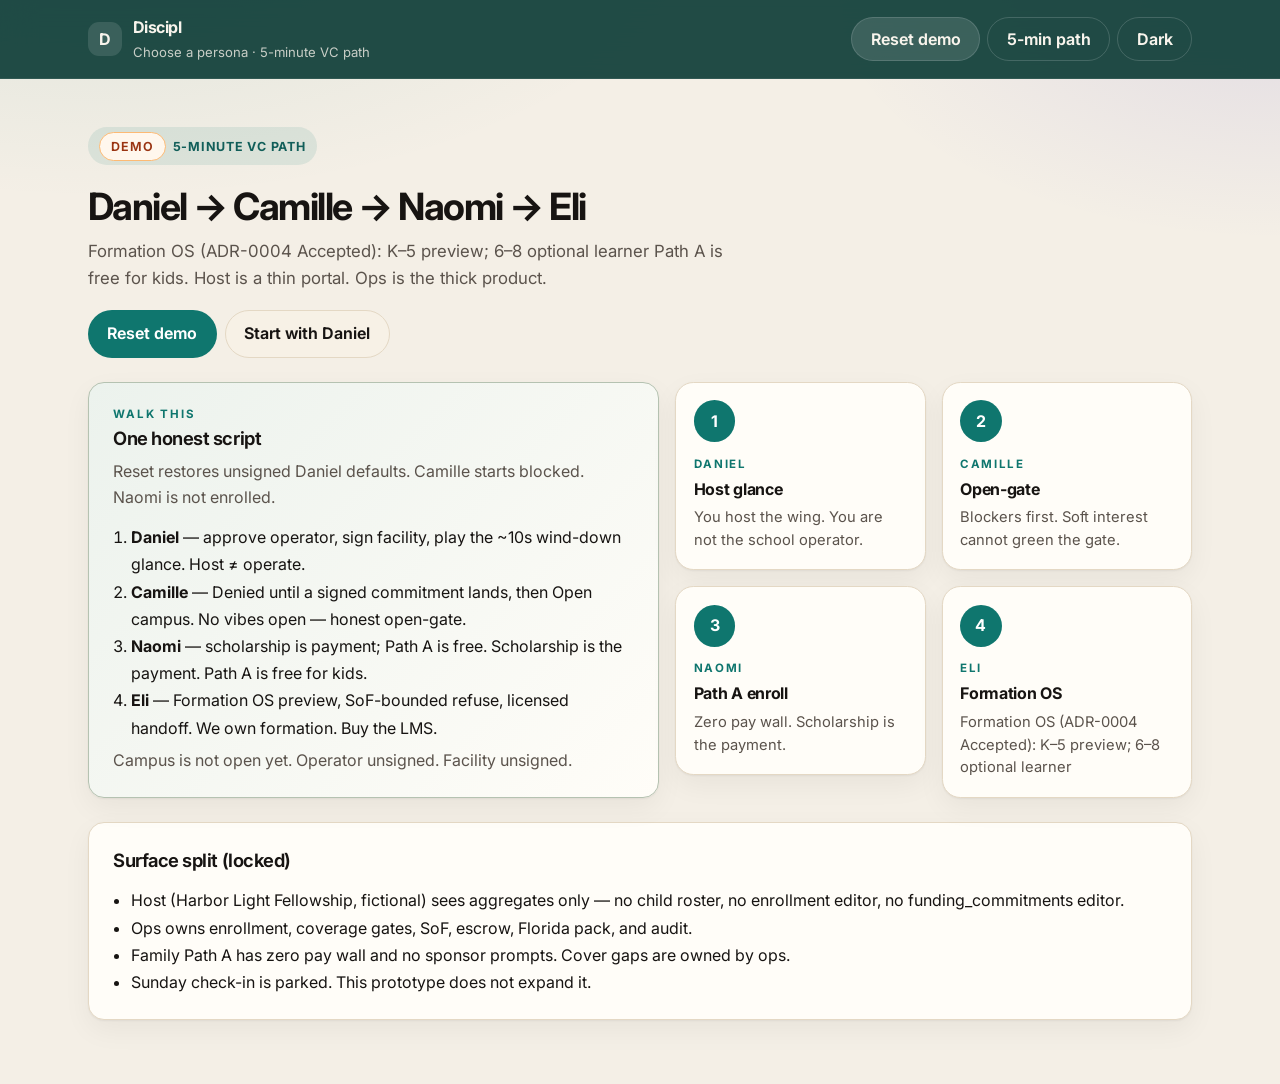
==== index.html @ e785ad49 "Throwaway friend-share static VC demo (GitHub Pages) Not the ADR Next/Auth stack. Host → Ops → Famil" ====
<!DOCTYPE html>
<html lang="en">
  <head>
    <meta charset="utf-8" />
    <meta name="viewport" content="width=device-width, initial-scale=1" />
    <title>Discipl · friend-share walkthrough</title>
    <meta
      name="description"
      content="Standalone Discipl VC walkthrough. Host-thin, ops-thick, Path A free, Formation OS. Fixture only."
    />
    <meta name="robots" content="noindex" />
    <link rel="icon" href="data:image/svg+xml,%3Csvg xmlns='http://www.w3.org/2000/svg' viewBox='0 0 32 32'%3E%3Crect width='32' height='32' rx='8' fill='%230f766e'/%3E%3Cpath d='M8 22V10h4.2c3.4 0 5.5 1.8 5.5 4.6 0 2.8-2.1 4.6-5.5 4.6H12v2.8H8zm4-6.4h.6c1.4 0 2.2-.8 2.2-2s-.8-2-2.2-2H12v4z' fill='%23fff7ed'/%3E%3C/svg%3E" />
    <link rel="preconnect" href="https://fonts.googleapis.com" />
    <link rel="preconnect" href="https://fonts.gstatic.com" crossorigin />
    <link
      href="https://fonts.googleapis.com/css2?family=Inter:wght@400;500;600;700&display=swap"
      rel="stylesheet"
    />
    <link rel="stylesheet" href="./styles.css" />
  </head>
  <body>
    <a class="skip-link" href="#main">Skip to content</a>
    <div id="app"></div>
    <div id="toast" class="toast" hidden role="status"></div>
    <script src="./app.js" defer></script>
  </body>
</html>
---- styles.css ----
/* Discipl friend-share fixture. Premium static chrome — not the ADR stack. */

:root {
  --bg: #f4efe6;
  --bg-elev: #fffdf8;
  --ink: #171412;
  --muted: #5b534c;
  --line: #e4d8c4;
  --soft: #f7f1e6;
  --teal: #0f766e;
  --teal-deep: #115e59;
  --teal-soft: rgba(15, 118, 110, 0.1);
  --indigo: #4338ca;
  --indigo-soft: rgba(67, 56, 202, 0.1);
  --amber: #c2410c;
  --amber-bg: #fff7ed;
  --danger: #b42318;
  --success: #067647;
  --success-bg: #ecfdf5;
  --warn-bg: #fffbeb;
  --danger-bg: #fef2f2;
  --shadow: 0 1px 2px rgba(23, 20, 18, 0.05), 0 10px 28px rgba(23, 20, 18, 0.05);
  --shadow-lg: 0 18px 50px rgba(23, 20, 18, 0.12);
  --radius: 1rem;
  --max: 72rem;
  --font: "Inter", ui-sans-serif, system-ui, -apple-system, "Segoe UI", sans-serif;
  --accent: var(--teal);
  --accent-ink: #fff;
  --header: #0f3d38;
}

[data-theme="dark"] {
  --bg: #101614;
  --bg-elev: #1a211e;
  --ink: #f4efe6;
  --muted: #c4bbb0;
  --line: #2d3834;
  --soft: #161d1b;
  --teal: #2dd4bf;
  --teal-deep: #5eead4;
  --teal-soft: rgba(45, 212, 191, 0.12);
  --indigo: #a5b4fc;
  --indigo-soft: rgba(165, 180, 252, 0.12);
  --amber: #fdba74;
  --amber-bg: #2a2116;
  --danger: #fca5a5;
  --success: #6ee7b7;
  --success-bg: #123126;
  --warn-bg: #2a2314;
  --danger-bg: #2a1616;
  --header: #0b1f1c;
  --shadow: 0 1px 2px rgba(0, 0, 0, 0.25), 0 16px 40px rgba(0, 0, 0, 0.28);
}

[data-surface="host"] {
  --accent: #3f6f64;
  --header: #2a4540;
}

[data-surface="ops"] {
  --accent: #4338ca;
  --header: #1e1b4b;
}

[data-theme="dark"][data-surface="ops"] {
  --accent: #a5b4fc;
  --header: #17142a;
}

[data-surface="family"] {
  --accent: #0f766e;
  --header: #134e4a;
}

[data-surface="formation"] {
  --accent: #c2410c;
  --header: #7c2d12;
  --bg: #fff7ed;
}

[data-theme="dark"][data-surface="formation"] {
  --bg: #1a1610;
  --header: #3f1d0c;
  --accent: #fdba74;
}

*,
*::before,
*::after {
  box-sizing: border-box;
}

html {
  font-size: 16px;
}

body {
  margin: 0;
  min-height: 100vh;
  color: var(--ink);
  background:
    radial-gradient(1100px 520px at 8% -8%, var(--teal-soft), transparent 55%),
    radial-gradient(900px 480px at 100% 0%, var(--indigo-soft), transparent 50%),
    var(--bg);
  font-family: var(--font);
  line-height: 1.55;
}

html[data-surface="formation"] body {
  background:
    radial-gradient(900px 480px at 0% 0%, rgba(194, 65, 12, 0.08), transparent 50%),
    var(--bg);
}

:focus-visible {
  outline: 2px solid var(--accent);
  outline-offset: 2px;
}

a {
  color: inherit;
}

button,
.btn {
  font: inherit;
}

.skip-link {
  position: absolute;
  left: 0.75rem;
  top: -3rem;
  z-index: 80;
  border-radius: 999px;
  background: var(--accent);
  color: #fff;
  padding: 0.6rem 1rem;
  text-decoration: none;
}

.skip-link:focus {
  top: 0.75rem;
}

.app {
  display: flex;
  min-height: 100vh;
  flex-direction: column;
}

.wrap,
.main {
  width: 100%;
  max-width: var(--max);
  margin: 0 auto;
}

.site-header {
  position: sticky;
  top: 0;
  z-index: 30;
  background: color-mix(in srgb, var(--header) 92%, transparent);
  color: #f8f4ec;
  backdrop-filter: blur(16px);
  border-bottom: 1px solid rgba(255, 255, 255, 0.08);
}

.site-header__inner {
  display: flex;
  flex-direction: column;
  gap: 0.85rem;
  padding: 0.9rem 1rem;
}

@media (min-width: 800px) {
  .site-header__inner {
    flex-direction: row;
    align-items: center;
    justify-content: space-between;
    padding: 0.95rem 1.5rem;
  }
}

.brand {
  display: flex;
  align-items: center;
  gap: 0.7rem;
  text-decoration: none;
}

.brand-mark {
  display: grid;
  place-items: center;
  width: 2.1rem;
  height: 2.1rem;
  border-radius: 0.7rem;
  background: rgba(255, 255, 255, 0.12);
  font-weight: 700;
  letter-spacing: -0.04em;
}

.brand-name {
  font-weight: 700;
  letter-spacing: -0.03em;
}

.brand-sub {
  margin: 0.15rem 0 0;
  font-size: 0.82rem;
  color: rgba(248, 244, 236, 0.78);
}

.header-actions {
  display: flex;
  flex-wrap: wrap;
  gap: 0.45rem;
}

.thin-note {
  margin: 0;
  border-bottom: 1px solid color-mix(in srgb, #f59e0b 55%, var(--line));
  background: var(--warn-bg);
  color: #7c2d12;
  text-align: center;
  font-size: 0.9rem;
  padding: 0.65rem 1rem;
}

[data-theme="dark"] .thin-note {
  color: #fdba74;
}

.role-nav {
  border-bottom: 1px solid var(--line);
  background: color-mix(in srgb, var(--bg-elev) 86%, transparent);
  backdrop-filter: blur(10px);
}

.role-nav__inner {
  display: flex;
  gap: 0.35rem;
  overflow-x: auto;
  padding: 0.65rem 1rem;
}

.main {
  flex: 1;
  padding: 1.75rem 1rem 3.5rem;
}

@media (min-width: 800px) {
  .main {
    padding: 2.25rem 1.5rem 4rem;
  }
}

.panel {
  animation: rise 0.38s ease;
}

@keyframes rise {
  from {
    opacity: 0;
    transform: translateY(10px);
  }
  to {
    opacity: 1;
    transform: none;
  }
}

.page-header {
  margin-bottom: 1.75rem;
}

.eyebrow {
  margin: 0;
  font-size: 0.72rem;
  font-weight: 700;
  letter-spacing: 0.16em;
  text-transform: uppercase;
  color: var(--accent);
}

h1 {
  margin: 0.45rem 0 0;
  font-size: clamp(1.7rem, 3vw, 2.35rem);
  font-weight: 700;
  letter-spacing: -0.04em;
  line-height: 1.15;
}

.lede {
  margin: 0.6rem 0 0;
  max-width: 40rem;
  color: var(--muted);
  font-size: 1.05rem;
  line-height: 1.65;
}

.card {
  background: var(--bg-elev);
  border: 1px solid var(--line);
  border-radius: var(--radius);
  padding: 1.25rem;
  box-shadow: var(--shadow);
}

@media (min-width: 800px) {
  .card {
    padding: 1.45rem 1.5rem;
  }
}

.card + .card,
.stack > * + * {
  margin-top: 1rem;
}

.card--hero {
  background:
    linear-gradient(135deg, color-mix(in srgb, var(--accent) 8%, var(--bg-elev)), var(--bg-elev));
  border-color: color-mix(in srgb, var(--accent) 22%, var(--line));
}

.card--danger {
  border-color: color-mix(in srgb, var(--danger) 35%, var(--line));
  background: var(--danger-bg);
}

.card--success {
  border-color: color-mix(in srgb, var(--success) 35%, var(--line));
  background: var(--success-bg);
}

.card--warn {
  border-color: color-mix(in srgb, #d97706 40%, var(--line));
  background: var(--warn-bg);
}

.card-title {
  margin: 0;
  font-size: 1.15rem;
  font-weight: 650;
  letter-spacing: -0.025em;
}

.hint {
  margin: 0.35rem 0 0;
  color: var(--muted);
  line-height: 1.65;
}

.story-beat {
  display: flex;
  gap: 0.9rem;
  align-items: flex-start;
  margin-bottom: 1.15rem;
  border: 1px solid color-mix(in srgb, var(--accent) 22%, var(--line));
  background: color-mix(in srgb, var(--accent) 7%, var(--bg-elev));
  border-radius: 1.1rem;
  padding: 0.95rem 1.05rem;
}

.story-beat__mark {
  display: grid;
  place-items: center;
  width: 2.4rem;
  height: 2.4rem;
  flex-shrink: 0;
  border-radius: 0.8rem;
  background: var(--accent);
  color: #fff;
  font-size: 0.7rem;
  font-weight: 700;
  letter-spacing: 0.06em;
}

.story-beat p {
  margin: 0;
}

.story-beat__label {
  font-size: 0.7rem;
  font-weight: 700;
  letter-spacing: 0.12em;
  text-transform: uppercase;
  color: var(--accent);
}

.story-beat__line {
  margin-top: 0.2rem;
  font-size: 1.15rem;
  font-weight: 700;
  letter-spacing: -0.03em;
}

.story-beat__extra {
  margin-top: 0.25rem;
  color: var(--muted);
}

.preview-banner {
  position: sticky;
  top: 4.6rem;
  z-index: 20;
  margin: -1.75rem -1rem 1.25rem;
  border-bottom: 1px solid #fdba74;
  background: color-mix(in srgb, var(--amber-bg) 94%, transparent);
  color: #7c2d12;
  font-weight: 650;
  padding: 0.8rem 1rem;
  backdrop-filter: blur(10px);
}

@media (min-width: 800px) {
  .preview-banner {
    margin-left: -1.5rem;
    margin-right: -1.5rem;
    padding-left: 1.5rem;
    padding-right: 1.5rem;
  }
}

[data-theme="dark"] .preview-banner {
  color: #fdba74;
}

.badge {
  display: inline-flex;
  align-items: center;
  justify-content: center;
  min-height: 1.8rem;
  border-radius: 999px;
  padding: 0.2rem 0.7rem;
  border: 1px solid transparent;
  font-size: 0.78rem;
  font-weight: 650;
  white-space: nowrap;
}

.badge--lg {
  min-height: 2.15rem;
  padding: 0.3rem 0.85rem;
  font-size: 0.88rem;
}

.badge--wide {
  width: 100%;
}

.badge--info {
  background: var(--teal-soft);
  color: var(--teal-deep);
}

.badge--success {
  background: var(--success-bg);
  color: var(--success);
}

.badge--warning {
  background: var(--warn-bg);
  color: #9a3412;
}

.badge--danger {
  background: var(--danger-bg);
  color: var(--danger);
}

.badge--neutral {
  background: var(--soft);
  color: var(--muted);
  border-color: var(--line);
}

.badge--demo {
  background: #fff7ed;
  color: #9a3412;
  border-color: #fdba74;
}

.btn {
  display: inline-flex;
  align-items: center;
  justify-content: center;
  min-height: 2.75rem;
  border: 1px solid transparent;
  border-radius: 999px;
  padding: 0.5rem 1.15rem;
  background: var(--accent);
  color: #fff;
  font-weight: 650;
  text-decoration: none;
  cursor: pointer;
  transition: transform 0.15s ease, box-shadow 0.15s ease, background 0.15s ease;
}

.btn:hover {
  transform: translateY(-1px);
  box-shadow: 0 8px 20px color-mix(in srgb, var(--accent) 28%, transparent);
}

.btn:disabled {
  opacity: 0.48;
  cursor: not-allowed;
  transform: none;
  box-shadow: none;
}

.btn--secondary {
  background: var(--soft);
  color: var(--ink);
  border-color: var(--line);
}

.btn--ghost {
  background: transparent;
  color: inherit;
}

.btn--ghost.btn--on-dark,
.site-header .btn--ghost {
  color: #f8f4ec;
  border-color: rgba(255, 255, 255, 0.16);
}

.btn--ghost.btn--on-dark:hover,
.site-header .btn--ghost:hover {
  background: rgba(255, 255, 255, 0.08);
}

.site-header .btn--secondary {
  background: rgba(255, 255, 255, 0.12);
  color: #f8f4ec;
  border-color: rgba(255, 255, 255, 0.14);
}

.btn--sm {
  min-height: 2.25rem;
  padding: 0.3rem 0.85rem;
  font-size: 0.88rem;
}

.btn--lg {
  min-height: 3rem;
}

.btn--full {
  width: 100%;
}

.btn-row {
  display: flex;
  flex-wrap: wrap;
  gap: 0.5rem;
  margin-top: 1.05rem;
}

.grid-2,
.grid-3,
.hub-grid,
.vc-path {
  display: grid;
  gap: 1rem;
}

@media (min-width: 800px) {
  .grid-2,
  .hub-grid {
    grid-template-columns: 1.05fr 0.95fr;
  }

  .grid-3 {
    grid-template-columns: repeat(3, 1fr);
  }

  .vc-path {
    grid-template-columns: repeat(2, 1fr);
  }
}

.metric {
  margin: 0.35rem 0 0;
  font-size: 2.15rem;
  font-weight: 700;
  letter-spacing: -0.045em;
}

.muted {
  color: var(--muted);
}

.success {
  color: var(--success);
  font-weight: 650;
}

.danger {
  color: var(--danger);
}

.row-between {
  display: flex;
  flex-wrap: wrap;
  align-items: center;
  justify-content: space-between;
  gap: 0.55rem;
}

.list,
.plain {
  list-style: none;
  margin: 1rem 0 0;
  padding: 0;
}

.list > li + li,
.space > * + * {
  margin-top: 0.65rem;
}

.tile {
  display: flex;
  align-items: center;
  justify-content: space-between;
  gap: 0.75rem;
  min-height: 3.4rem;
  border: 1px solid var(--line);
  background: var(--soft);
  border-radius: 0.9rem;
  padding: 0.75rem 1rem;
  text-decoration: none;
  transition: border-color 0.15s ease, transform 0.15s ease;
}

.tile:hover {
  border-color: color-mix(in srgb, var(--accent) 40%, var(--line));
  transform: translateY(-1px);
}

.vc-card {
  display: flex;
  flex-direction: column;
  min-height: 11.5rem;
  border: 1px solid var(--line);
  background: var(--bg-elev);
  border-radius: 1.15rem;
  padding: 1.1rem;
  box-shadow: var(--shadow);
  text-decoration: none;
  transition: transform 0.18s ease, box-shadow 0.18s ease, border-color 0.18s ease;
}

.vc-card:hover {
  transform: translateY(-3px);
  box-shadow: var(--shadow-lg);
  border-color: color-mix(in srgb, var(--accent) 35%, var(--line));
}

.vc-num {
  display: grid;
  place-items: center;
  width: 2.6rem;
  height: 2.6rem;
  border-radius: 999px;
  background: var(--accent);
  color: #fff;
  font-weight: 700;
}

.vc-who {
  margin: 0.85rem 0 0;
  font-size: 0.72rem;
  font-weight: 700;
  letter-spacing: 0.14em;
  text-transform: uppercase;
  color: var(--accent);
}

.vc-label {
  margin: 0.2rem 0 0;
  font-weight: 700;
  letter-spacing: -0.02em;
}

.vc-hint {
  margin: 0.3rem 0 0;
  color: var(--muted);
  font-size: 0.92rem;
}

.gate {
  display: flex;
  align-items: flex-start;
  justify-content: space-between;
  gap: 0.75rem;
  border: 1px solid var(--line);
  border-radius: 0.95rem;
  padding: 0.95rem 1rem;
  background: var(--bg-elev);
  transition: border-color 0.35s ease, background 0.35s ease, transform 0.35s ease;
}

.gate--pass {
  border-color: color-mix(in srgb, var(--success) 40%, var(--line));
  background: var(--success-bg);
}

.gate--block {
  border-color: color-mix(in srgb, #d97706 45%, var(--line));
  background: var(--warn-bg);
}

.gate.is-flipping {
  animation: flip-in 0.55s ease;
}

@keyframes flip-in {
  from {
    transform: scale(0.98);
    opacity: 0.55;
  }
  to {
    transform: none;
    opacity: 1;
  }
}

.steps {
  display: grid;
  grid-template-columns: repeat(4, 1fr);
  gap: 0.45rem;
  margin: 0 0 1.35rem;
  padding: 0;
  list-style: none;
}

.bubble {
  border-radius: 0.9rem;
  background: var(--soft);
  padding: 0.8rem 1rem;
  line-height: 1.65;
}

.note-amber,
.note-dash {
  border-radius: 0.95rem;
  padding: 0.8rem 1rem;
  line-height: 1.65;
}

.note-amber {
  border: 1px solid #fdba74;
  background: var(--amber-bg);
  color: #7c2d12;
}

.note-dash {
  border: 1px dashed color-mix(in srgb, var(--accent) 40%, var(--line));
  background: color-mix(in srgb, var(--accent) 6%, var(--bg-elev));
  margin-bottom: 1.2rem;
}

.goal {
  display: flex;
  align-items: flex-start;
  gap: 0.8rem;
  border: 1px solid var(--line);
  background: var(--soft);
  border-radius: 0.95rem;
  padding: 0.9rem 1rem;
}

.goal-n {
  display: grid;
  place-items: center;
  width: 2rem;
  height: 2rem;
  flex-shrink: 0;
  border-radius: 999px;
  background: var(--teal-soft);
  color: var(--teal-deep);
  font-size: 0.85rem;
  font-weight: 700;
}

.field-label {
  display: block;
  margin-top: 1rem;
}

textarea,
input[type="text"] {
  width: 100%;
  min-height: 2.75rem;
  margin-top: 0.4rem;
  border: 1px solid var(--line);
  border-radius: 0.85rem;
  background: var(--bg);
  color: inherit;
  padding: 0.8rem 1rem;
  font: inherit;
}

textarea {
  min-height: 6rem;
  resize: vertical;
}

.check {
  display: flex;
  align-items: flex-start;
  gap: 0.75rem;
  min-height: 3.4rem;
  border: 1px solid var(--line);
  background: var(--soft);
  border-radius: 0.9rem;
  padding: 0.75rem 1rem;
}

.check input {
  width: 1.2rem;
  height: 1.2rem;
  margin-top: 0.2rem;
}

dl.facts {
  margin: 1.15rem 0 0;
}

dl.facts > div {
  display: flex;
  justify-content: space-between;
  gap: 1rem;
  padding: 0.4rem 0;
}

dt {
  color: var(--muted);
}

.modal {
  position: fixed;
  inset: 0;
  z-index: 50;
  display: flex;
  align-items: flex-end;
  justify-content: center;
  background: rgba(17, 16, 14, 0.45);
  padding: 1rem;
  animation: fade 0.2s ease;
}

@media (min-width: 800px) {
  .modal {
    align-items: center;
  }
}

.modal__panel {
  width: 100%;
  max-width: 28rem;
  border: 1px solid var(--line);
  background: var(--bg-elev);
  border-radius: 1.15rem;
  padding: 1.4rem;
  box-shadow: var(--shadow-lg);
}

@keyframes fade {
  from {
    opacity: 0;
  }
  to {
    opacity: 1;
  }
}

.toast {
  position: fixed;
  right: 1rem;
  bottom: 1rem;
  z-index: 60;
  max-width: 22rem;
  border-radius: 1rem;
  background: var(--ink);
  color: #fffdf8;
  padding: 0.9rem 1.05rem;
  box-shadow: var(--shadow-lg);
  animation: rise 0.28s ease;
}

.toast.is-out {
  animation: fade 0.2s ease reverse;
}

.glance {
  overflow: hidden;
  position: relative;
}

.glance__bar {
  height: 6px;
  border-radius: 999px;
  background: var(--soft);
  overflow: hidden;
  margin-top: 0.9rem;
}

.glance__fill {
  height: 100%;
  width: 0;
  background: linear-gradient(90deg, #c2410c, #ea580c);
  transition: width 0.12s linear;
}

.glance.is-live {
  animation: pulse-border 1.2s ease infinite;
}

@keyframes pulse-border {
  50% {
    border-color: #ea580c;
  }
}

.chip-pulse {
  animation: chip 0.7s ease;
}

@keyframes chip {
  0% {
    transform: scale(0.92);
  }
  60% {
    transform: scale(1.06);
  }
  100% {
    transform: none;
  }
}

.script ol {
  margin: 0.85rem 0 0;
  padding-left: 1.15rem;
  line-height: 1.7;
}

details.coverage {
  margin-top: 1.4rem;
  border: 1px solid var(--line);
  background: var(--bg-elev);
  border-radius: 1rem;
}

details.coverage summary {
  display: flex;
  min-height: 3.4rem;
  cursor: pointer;
  align-items: center;
  justify-content: space-between;
  gap: 0.75rem;
  padding: 1rem 1.2rem;
  font-weight: 650;
  list-style: none;
}

details.coverage summary::-webkit-details-marker {
  display: none;
}

.coverage__body {
  border-top: 1px solid var(--line);
  padding: 1.15rem 1.2rem 1.3rem;
}

.sr-only {
  position: absolute;
  width: 1px;
  height: 1px;
  padding: 0;
  margin: -1px;
  overflow: hidden;
  clip: rect(0, 0, 0, 0);
  border: 0;
}

.hub-kicker {
  display: inline-flex;
  align-items: center;
  gap: 0.45rem;
  border-radius: 999px;
  background: var(--teal-soft);
  color: var(--teal-deep);
  font-size: 0.78rem;
  font-weight: 700;
  letter-spacing: 0.06em;
  text-transform: uppercase;
  padding: 0.28rem 0.7rem;
}

.split {
  margin-top: 1.5rem;
}

.split ul {
  margin: 0.8rem 0 0;
  padding-left: 1.15rem;
  line-height: 1.7;
}

@media (prefers-reduced-motion: reduce) {
  *,
  *::before,
  *::after {
    animation-duration: 0.01ms !important;
    transition-duration: 0.01ms !important;
  }
}

@media (prefers-contrast: more) {
  :root {
    --muted: #1c1917;
    --line: #78716c;
  }
}
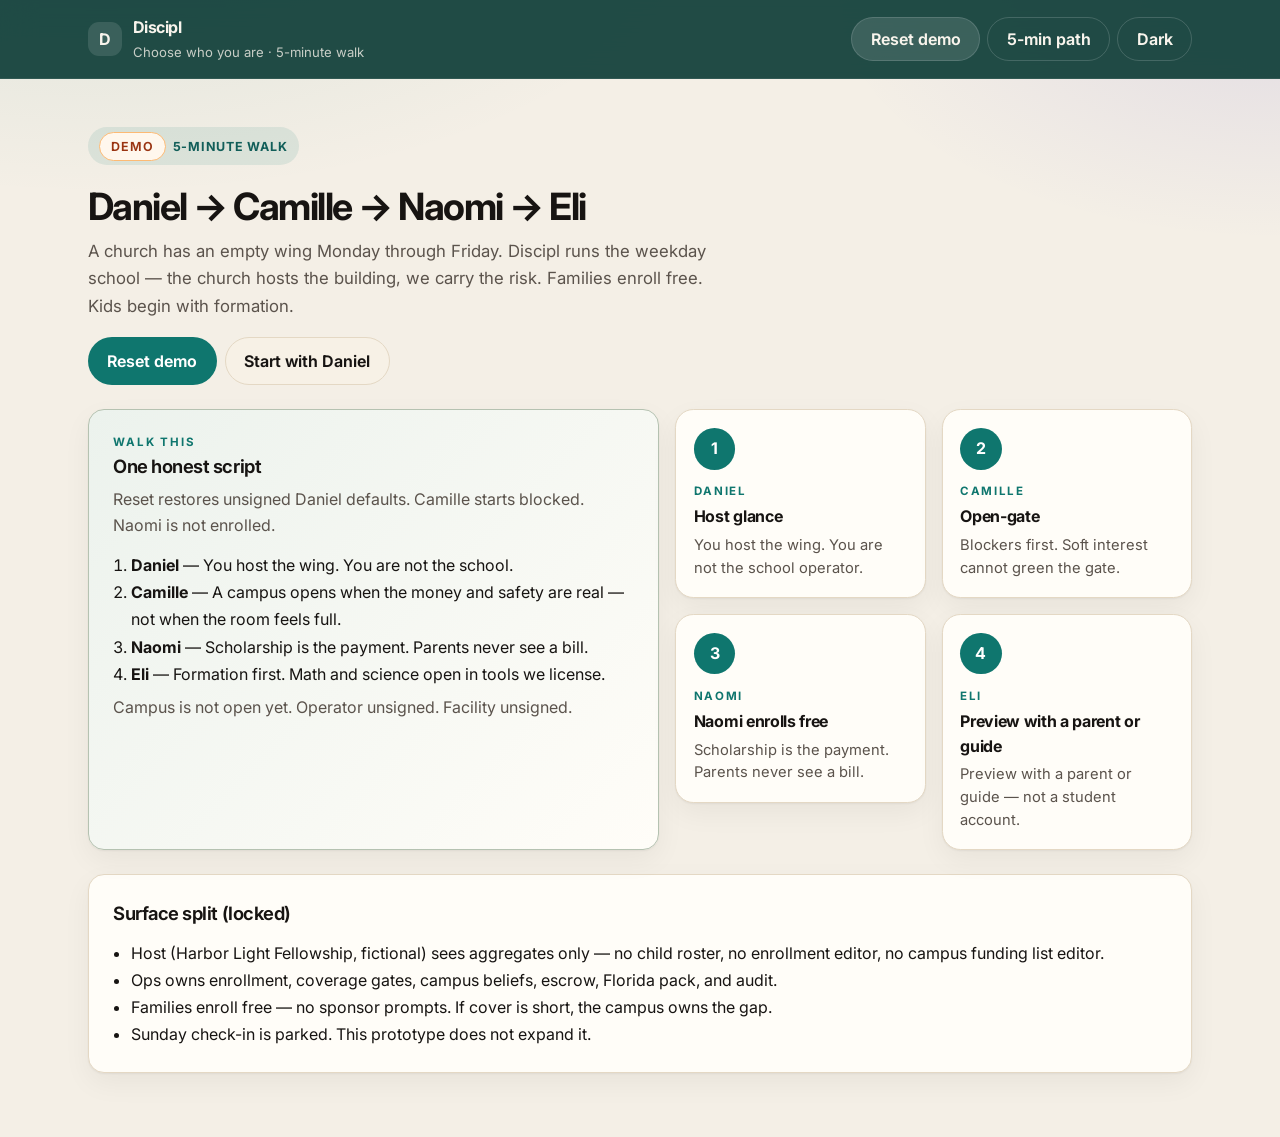
==== commit c5b89bcd: "Friend-voice must-fixes for Pages walkthrough UX string pack: church-wing hub story, kill Path A/ADR" ====
--- a/index.html
+++ b/index.html
@@ -3,10 +3,10 @@
   <head>
     <meta charset="utf-8" />
     <meta name="viewport" content="width=device-width, initial-scale=1" />
-    <title>Discipl · friend-share walkthrough</title>
+    <title>Discipl · weekday school walkthrough</title>
     <meta
       name="description"
-      content="Standalone Discipl VC walkthrough. Host-thin, ops-thick, Path A free, Formation OS. Fixture only."
+      content="A church opens its empty wing. Discipl runs the weekday school. Pastor glances. Families enroll free. Kids start with formation."
     />
     <meta name="robots" content="noindex" />
     <link rel="icon" href="data:image/svg+xml,%3Csvg xmlns='http://www.w3.org/2000/svg' viewBox='0 0 32 32'%3E%3Crect width='32' height='32' rx='8' fill='%230f766e'/%3E%3Cpath d='M8 22V10h4.2c3.4 0 5.5 1.8 5.5 4.6 0 2.8-2.1 4.6-5.5 4.6H12v2.8H8zm4-6.4h.6c1.4 0 2.2-.8 2.2-2s-.8-2-2.2-2H12v4z' fill='%23fff7ed'/%3E%3C/svg%3E" />
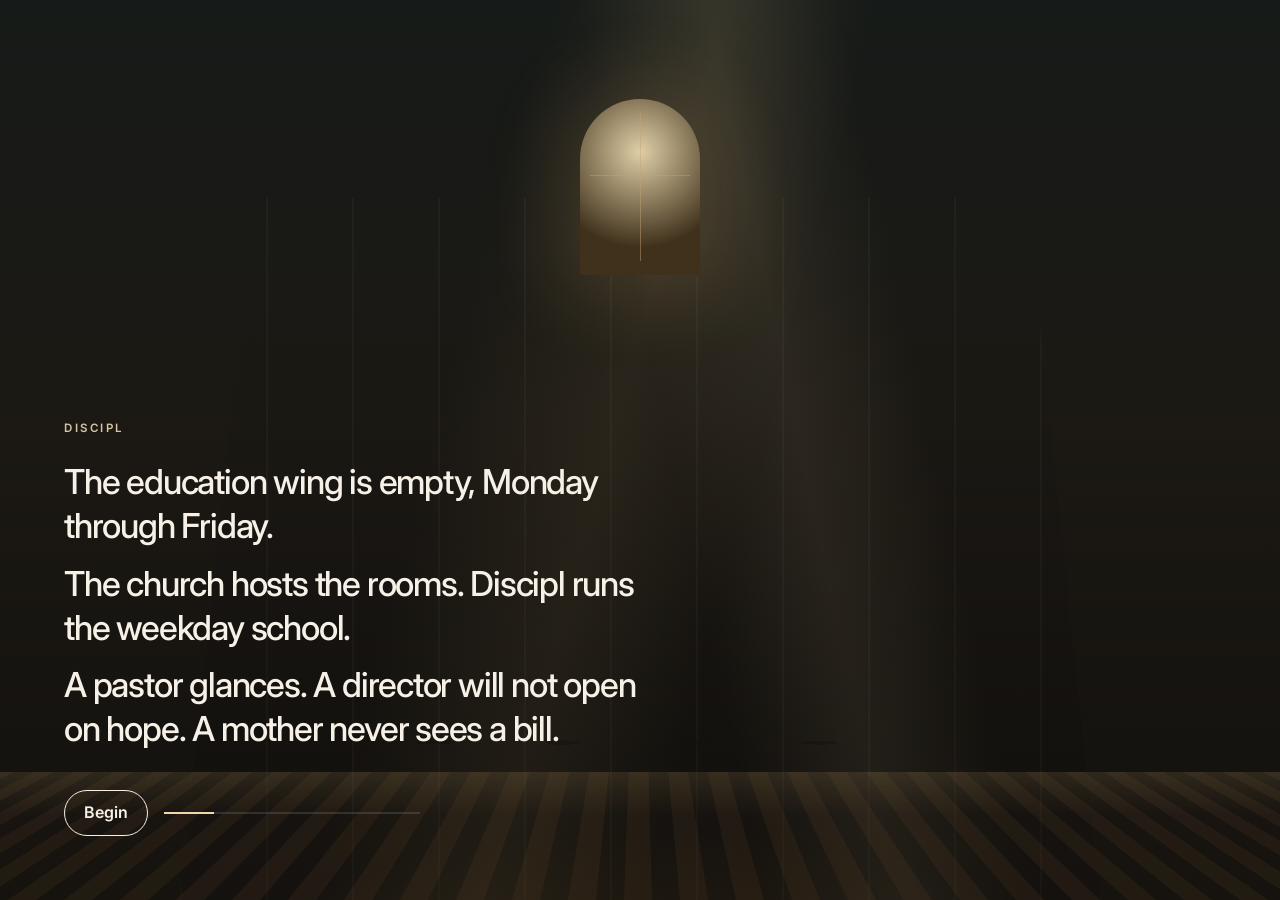
==== commit 19bd5849: "Replace role-switcher hub with linear Empty Wing friend tape Beats 0–5: title still, Daniel glance, " ====
--- a/index.html
+++ b/index.html
@@ -3,13 +3,16 @@
   <head>
     <meta charset="utf-8" />
     <meta name="viewport" content="width=device-width, initial-scale=1" />
-    <title>Discipl · weekday school walkthrough</title>
+    <title>The Empty Wing · Discipl</title>
     <meta
       name="description"
-      content="A church opens its empty wing. Discipl runs the weekday school. Pastor glances. Families enroll free. Kids start with formation."
+      content="A church has an empty wing on weekdays. Discipl runs the school. A pastor glances. A director will not open on hope. A mother never sees a bill."
     />
     <meta name="robots" content="noindex" />
-    <link rel="icon" href="data:image/svg+xml,%3Csvg xmlns='http://www.w3.org/2000/svg' viewBox='0 0 32 32'%3E%3Crect width='32' height='32' rx='8' fill='%230f766e'/%3E%3Cpath d='M8 22V10h4.2c3.4 0 5.5 1.8 5.5 4.6 0 2.8-2.1 4.6-5.5 4.6H12v2.8H8zm4-6.4h.6c1.4 0 2.2-.8 2.2-2s-.8-2-2.2-2H12v4z' fill='%23fff7ed'/%3E%3C/svg%3E" />
+    <link
+      rel="icon"
+      href="data:image/svg+xml,%3Csvg xmlns='http://www.w3.org/2000/svg' viewBox='0 0 32 32'%3E%3Crect width='32' height='32' rx='8' fill='%230f766e'/%3E%3Cpath d='M8 22V10h4.2c3.4 0 5.5 1.8 5.5 4.6 0 2.8-2.1 4.6-5.5 4.6H12v2.8H8zm4-6.4h.6c1.4 0 2.2-.8 2.2-2s-.8-2-2.2-2H12v4z' fill='%23fff7ed'/%3E%3C/svg%3E"
+    />
     <link rel="preconnect" href="https://fonts.googleapis.com" />
     <link rel="preconnect" href="https://fonts.gstatic.com" crossorigin />
     <link
--- a/styles.css
+++ b/styles.css
@@ -1,87 +1,23 @@
-/* Discipl friend-share fixture. Premium static chrome — not the ADR stack. */
+/* The Empty Wing — linear friend tape. Quiet church light. Inter. Teal. */
 
 :root {
-  --bg: #f4efe6;
-  --bg-elev: #fffdf8;
-  --ink: #171412;
-  --muted: #5b534c;
-  --line: #e4d8c4;
-  --soft: #f7f1e6;
+  --paper: #f4efe6;
+  --paper-2: #fffaf1;
+  --ink: #1b1714;
+  --muted: #5e564e;
+  --line: #e4d8c6;
   --teal: #0f766e;
-  --teal-deep: #115e59;
+  --teal-deep: #0b4f4a;
   --teal-soft: rgba(15, 118, 110, 0.1);
-  --indigo: #4338ca;
-  --indigo-soft: rgba(67, 56, 202, 0.1);
-  --amber: #c2410c;
-  --amber-bg: #fff7ed;
-  --danger: #b42318;
-  --success: #067647;
-  --success-bg: #ecfdf5;
-  --warn-bg: #fffbeb;
-  --danger-bg: #fef2f2;
-  --shadow: 0 1px 2px rgba(23, 20, 18, 0.05), 0 10px 28px rgba(23, 20, 18, 0.05);
-  --shadow-lg: 0 18px 50px rgba(23, 20, 18, 0.12);
-  --radius: 1rem;
-  --max: 72rem;
+  --amber: #b45309;
+  --warn: #fff7ed;
+  --danger: #9f1239;
+  --danger-bg: #fff1f2;
+  --ok: #047857;
+  --ok-bg: #ecfdf5;
+  --shadow: 0 18px 50px rgba(27, 23, 20, 0.08);
   --font: "Inter", ui-sans-serif, system-ui, -apple-system, "Segoe UI", sans-serif;
-  --accent: var(--teal);
-  --accent-ink: #fff;
-  --header: #0f3d38;
-}
-
-[data-theme="dark"] {
-  --bg: #101614;
-  --bg-elev: #1a211e;
-  --ink: #f4efe6;
-  --muted: #c4bbb0;
-  --line: #2d3834;
-  --soft: #161d1b;
-  --teal: #2dd4bf;
-  --teal-deep: #5eead4;
-  --teal-soft: rgba(45, 212, 191, 0.12);
-  --indigo: #a5b4fc;
-  --indigo-soft: rgba(165, 180, 252, 0.12);
-  --amber: #fdba74;
-  --amber-bg: #2a2116;
-  --danger: #fca5a5;
-  --success: #6ee7b7;
-  --success-bg: #123126;
-  --warn-bg: #2a2314;
-  --danger-bg: #2a1616;
-  --header: #0b1f1c;
-  --shadow: 0 1px 2px rgba(0, 0, 0, 0.25), 0 16px 40px rgba(0, 0, 0, 0.28);
-}
-
-[data-surface="host"] {
-  --accent: #3f6f64;
-  --header: #2a4540;
-}
-
-[data-surface="ops"] {
-  --accent: #4338ca;
-  --header: #1e1b4b;
-}
-
-[data-theme="dark"][data-surface="ops"] {
-  --accent: #a5b4fc;
-  --header: #17142a;
-}
-
-[data-surface="family"] {
-  --accent: #0f766e;
-  --header: #134e4a;
-}
-
-[data-surface="formation"] {
-  --accent: #c2410c;
-  --header: #7c2d12;
-  --bg: #fff7ed;
-}
-
-[data-theme="dark"][data-surface="formation"] {
-  --bg: #1a1610;
-  --header: #3f1d0c;
-  --accent: #fdba74;
+  --ease: cubic-bezier(0.22, 1, 0.36, 1);
 }
 
 *,
@@ -90,35 +26,20 @@
   box-sizing: border-box;
 }
 
-html {
-  font-size: 16px;
-}
-
+html,
 body {
   margin: 0;
+  min-height: 100%;
+  background: var(--paper);
+  color: var(--ink);
+  font-family: var(--font);
+  font-weight: 400;
+  line-height: 1.6;
+  letter-spacing: -0.011em;
+}
+
+body {
   min-height: 100vh;
-  color: var(--ink);
-  background:
-    radial-gradient(1100px 520px at 8% -8%, var(--teal-soft), transparent 55%),
-    radial-gradient(900px 480px at 100% 0%, var(--indigo-soft), transparent 50%),
-    var(--bg);
-  font-family: var(--font);
-  line-height: 1.55;
-}
-
-html[data-surface="formation"] body {
-  background:
-    radial-gradient(900px 480px at 0% 0%, rgba(194, 65, 12, 0.08), transparent 50%),
-    var(--bg);
-}
-
-:focus-visible {
-  outline: 2px solid var(--accent);
-  outline-offset: 2px;
-}
-
-a {
-  color: inherit;
 }
 
 button,
@@ -126,854 +47,29 @@
   font: inherit;
 }
 
+a {
+  color: inherit;
+}
+
+:focus-visible {
+  outline: 2px solid var(--teal);
+  outline-offset: 3px;
+}
+
 .skip-link {
   position: absolute;
-  left: 0.75rem;
+  left: 0.8rem;
   top: -3rem;
   z-index: 80;
   border-radius: 999px;
-  background: var(--accent);
+  background: var(--teal);
   color: #fff;
-  padding: 0.6rem 1rem;
+  padding: 0.55rem 0.95rem;
   text-decoration: none;
 }
 
 .skip-link:focus {
-  top: 0.75rem;
-}
-
-.app {
-  display: flex;
-  min-height: 100vh;
-  flex-direction: column;
-}
-
-.wrap,
-.main {
-  width: 100%;
-  max-width: var(--max);
-  margin: 0 auto;
-}
-
-.site-header {
-  position: sticky;
-  top: 0;
-  z-index: 30;
-  background: color-mix(in srgb, var(--header) 92%, transparent);
-  color: #f8f4ec;
-  backdrop-filter: blur(16px);
-  border-bottom: 1px solid rgba(255, 255, 255, 0.08);
-}
-
-.site-header__inner {
-  display: flex;
-  flex-direction: column;
-  gap: 0.85rem;
-  padding: 0.9rem 1rem;
-}
-
-@media (min-width: 800px) {
-  .site-header__inner {
-    flex-direction: row;
-    align-items: center;
-    justify-content: space-between;
-    padding: 0.95rem 1.5rem;
-  }
-}
-
-.brand {
-  display: flex;
-  align-items: center;
-  gap: 0.7rem;
-  text-decoration: none;
-}
-
-.brand-mark {
-  display: grid;
-  place-items: center;
-  width: 2.1rem;
-  height: 2.1rem;
-  border-radius: 0.7rem;
-  background: rgba(255, 255, 255, 0.12);
-  font-weight: 700;
-  letter-spacing: -0.04em;
-}
-
-.brand-name {
-  font-weight: 700;
-  letter-spacing: -0.03em;
-}
-
-.brand-sub {
-  margin: 0.15rem 0 0;
-  font-size: 0.82rem;
-  color: rgba(248, 244, 236, 0.78);
-}
-
-.header-actions {
-  display: flex;
-  flex-wrap: wrap;
-  gap: 0.45rem;
-}
-
-.thin-note {
-  margin: 0;
-  border-bottom: 1px solid color-mix(in srgb, #f59e0b 55%, var(--line));
-  background: var(--warn-bg);
-  color: #7c2d12;
-  text-align: center;
-  font-size: 0.9rem;
-  padding: 0.65rem 1rem;
-}
-
-[data-theme="dark"] .thin-note {
-  color: #fdba74;
-}
-
-.role-nav {
-  border-bottom: 1px solid var(--line);
-  background: color-mix(in srgb, var(--bg-elev) 86%, transparent);
-  backdrop-filter: blur(10px);
-}
-
-.role-nav__inner {
-  display: flex;
-  gap: 0.35rem;
-  overflow-x: auto;
-  padding: 0.65rem 1rem;
-}
-
-.main {
-  flex: 1;
-  padding: 1.75rem 1rem 3.5rem;
-}
-
-@media (min-width: 800px) {
-  .main {
-    padding: 2.25rem 1.5rem 4rem;
-  }
-}
-
-.panel {
-  animation: rise 0.38s ease;
-}
-
-@keyframes rise {
-  from {
-    opacity: 0;
-    transform: translateY(10px);
-  }
-  to {
-    opacity: 1;
-    transform: none;
-  }
-}
-
-.page-header {
-  margin-bottom: 1.75rem;
-}
-
-.eyebrow {
-  margin: 0;
-  font-size: 0.72rem;
-  font-weight: 700;
-  letter-spacing: 0.16em;
-  text-transform: uppercase;
-  color: var(--accent);
-}
-
-h1 {
-  margin: 0.45rem 0 0;
-  font-size: clamp(1.7rem, 3vw, 2.35rem);
-  font-weight: 700;
-  letter-spacing: -0.04em;
-  line-height: 1.15;
-}
-
-.lede {
-  margin: 0.6rem 0 0;
-  max-width: 40rem;
-  color: var(--muted);
-  font-size: 1.05rem;
-  line-height: 1.65;
-}
-
-.card {
-  background: var(--bg-elev);
-  border: 1px solid var(--line);
-  border-radius: var(--radius);
-  padding: 1.25rem;
-  box-shadow: var(--shadow);
-}
-
-@media (min-width: 800px) {
-  .card {
-    padding: 1.45rem 1.5rem;
-  }
-}
-
-.card + .card,
-.stack > * + * {
-  margin-top: 1rem;
-}
-
-.card--hero {
-  background:
-    linear-gradient(135deg, color-mix(in srgb, var(--accent) 8%, var(--bg-elev)), var(--bg-elev));
-  border-color: color-mix(in srgb, var(--accent) 22%, var(--line));
-}
-
-.card--danger {
-  border-color: color-mix(in srgb, var(--danger) 35%, var(--line));
-  background: var(--danger-bg);
-}
-
-.card--success {
-  border-color: color-mix(in srgb, var(--success) 35%, var(--line));
-  background: var(--success-bg);
-}
-
-.card--warn {
-  border-color: color-mix(in srgb, #d97706 40%, var(--line));
-  background: var(--warn-bg);
-}
-
-.card-title {
-  margin: 0;
-  font-size: 1.15rem;
-  font-weight: 650;
-  letter-spacing: -0.025em;
-}
-
-.hint {
-  margin: 0.35rem 0 0;
-  color: var(--muted);
-  line-height: 1.65;
-}
-
-.story-beat {
-  display: flex;
-  gap: 0.9rem;
-  align-items: flex-start;
-  margin-bottom: 1.15rem;
-  border: 1px solid color-mix(in srgb, var(--accent) 22%, var(--line));
-  background: color-mix(in srgb, var(--accent) 7%, var(--bg-elev));
-  border-radius: 1.1rem;
-  padding: 0.95rem 1.05rem;
-}
-
-.story-beat__mark {
-  display: grid;
-  place-items: center;
-  width: 2.4rem;
-  height: 2.4rem;
-  flex-shrink: 0;
-  border-radius: 0.8rem;
-  background: var(--accent);
-  color: #fff;
-  font-size: 0.7rem;
-  font-weight: 700;
-  letter-spacing: 0.06em;
-}
-
-.story-beat p {
-  margin: 0;
-}
-
-.story-beat__label {
-  font-size: 0.7rem;
-  font-weight: 700;
-  letter-spacing: 0.12em;
-  text-transform: uppercase;
-  color: var(--accent);
-}
-
-.story-beat__line {
-  margin-top: 0.2rem;
-  font-size: 1.15rem;
-  font-weight: 700;
-  letter-spacing: -0.03em;
-}
-
-.story-beat__extra {
-  margin-top: 0.25rem;
-  color: var(--muted);
-}
-
-.preview-banner {
-  position: sticky;
-  top: 4.6rem;
-  z-index: 20;
-  margin: -1.75rem -1rem 1.25rem;
-  border-bottom: 1px solid #fdba74;
-  background: color-mix(in srgb, var(--amber-bg) 94%, transparent);
-  color: #7c2d12;
-  font-weight: 650;
-  padding: 0.8rem 1rem;
-  backdrop-filter: blur(10px);
-}
-
-@media (min-width: 800px) {
-  .preview-banner {
-    margin-left: -1.5rem;
-    margin-right: -1.5rem;
-    padding-left: 1.5rem;
-    padding-right: 1.5rem;
-  }
-}
-
-[data-theme="dark"] .preview-banner {
-  color: #fdba74;
-}
-
-.badge {
-  display: inline-flex;
-  align-items: center;
-  justify-content: center;
-  min-height: 1.8rem;
-  border-radius: 999px;
-  padding: 0.2rem 0.7rem;
-  border: 1px solid transparent;
-  font-size: 0.78rem;
-  font-weight: 650;
-  white-space: nowrap;
-}
-
-.badge--lg {
-  min-height: 2.15rem;
-  padding: 0.3rem 0.85rem;
-  font-size: 0.88rem;
-}
-
-.badge--wide {
-  width: 100%;
-}
-
-.badge--info {
-  background: var(--teal-soft);
-  color: var(--teal-deep);
-}
-
-.badge--success {
-  background: var(--success-bg);
-  color: var(--success);
-}
-
-.badge--warning {
-  background: var(--warn-bg);
-  color: #9a3412;
-}
-
-.badge--danger {
-  background: var(--danger-bg);
-  color: var(--danger);
-}
-
-.badge--neutral {
-  background: var(--soft);
-  color: var(--muted);
-  border-color: var(--line);
-}
-
-.badge--demo {
-  background: #fff7ed;
-  color: #9a3412;
-  border-color: #fdba74;
-}
-
-.btn {
-  display: inline-flex;
-  align-items: center;
-  justify-content: center;
-  min-height: 2.75rem;
-  border: 1px solid transparent;
-  border-radius: 999px;
-  padding: 0.5rem 1.15rem;
-  background: var(--accent);
-  color: #fff;
-  font-weight: 650;
-  text-decoration: none;
-  cursor: pointer;
-  transition: transform 0.15s ease, box-shadow 0.15s ease, background 0.15s ease;
-}
-
-.btn:hover {
-  transform: translateY(-1px);
-  box-shadow: 0 8px 20px color-mix(in srgb, var(--accent) 28%, transparent);
-}
-
-.btn:disabled {
-  opacity: 0.48;
-  cursor: not-allowed;
-  transform: none;
-  box-shadow: none;
-}
-
-.btn--secondary {
-  background: var(--soft);
-  color: var(--ink);
-  border-color: var(--line);
-}
-
-.btn--ghost {
-  background: transparent;
-  color: inherit;
-}
-
-.btn--ghost.btn--on-dark,
-.site-header .btn--ghost {
-  color: #f8f4ec;
-  border-color: rgba(255, 255, 255, 0.16);
-}
-
-.btn--ghost.btn--on-dark:hover,
-.site-header .btn--ghost:hover {
-  background: rgba(255, 255, 255, 0.08);
-}
-
-.site-header .btn--secondary {
-  background: rgba(255, 255, 255, 0.12);
-  color: #f8f4ec;
-  border-color: rgba(255, 255, 255, 0.14);
-}
-
-.btn--sm {
-  min-height: 2.25rem;
-  padding: 0.3rem 0.85rem;
-  font-size: 0.88rem;
-}
-
-.btn--lg {
-  min-height: 3rem;
-}
-
-.btn--full {
-  width: 100%;
-}
-
-.btn-row {
-  display: flex;
-  flex-wrap: wrap;
-  gap: 0.5rem;
-  margin-top: 1.05rem;
-}
-
-.grid-2,
-.grid-3,
-.hub-grid,
-.vc-path {
-  display: grid;
-  gap: 1rem;
-}
-
-@media (min-width: 800px) {
-  .grid-2,
-  .hub-grid {
-    grid-template-columns: 1.05fr 0.95fr;
-  }
-
-  .grid-3 {
-    grid-template-columns: repeat(3, 1fr);
-  }
-
-  .vc-path {
-    grid-template-columns: repeat(2, 1fr);
-  }
-}
-
-.metric {
-  margin: 0.35rem 0 0;
-  font-size: 2.15rem;
-  font-weight: 700;
-  letter-spacing: -0.045em;
-}
-
-.muted {
-  color: var(--muted);
-}
-
-.success {
-  color: var(--success);
-  font-weight: 650;
-}
-
-.danger {
-  color: var(--danger);
-}
-
-.row-between {
-  display: flex;
-  flex-wrap: wrap;
-  align-items: center;
-  justify-content: space-between;
-  gap: 0.55rem;
-}
-
-.list,
-.plain {
-  list-style: none;
-  margin: 1rem 0 0;
-  padding: 0;
-}
-
-.list > li + li,
-.space > * + * {
-  margin-top: 0.65rem;
-}
-
-.tile {
-  display: flex;
-  align-items: center;
-  justify-content: space-between;
-  gap: 0.75rem;
-  min-height: 3.4rem;
-  border: 1px solid var(--line);
-  background: var(--soft);
-  border-radius: 0.9rem;
-  padding: 0.75rem 1rem;
-  text-decoration: none;
-  transition: border-color 0.15s ease, transform 0.15s ease;
-}
-
-.tile:hover {
-  border-color: color-mix(in srgb, var(--accent) 40%, var(--line));
-  transform: translateY(-1px);
-}
-
-.vc-card {
-  display: flex;
-  flex-direction: column;
-  min-height: 11.5rem;
-  border: 1px solid var(--line);
-  background: var(--bg-elev);
-  border-radius: 1.15rem;
-  padding: 1.1rem;
-  box-shadow: var(--shadow);
-  text-decoration: none;
-  transition: transform 0.18s ease, box-shadow 0.18s ease, border-color 0.18s ease;
-}
-
-.vc-card:hover {
-  transform: translateY(-3px);
-  box-shadow: var(--shadow-lg);
-  border-color: color-mix(in srgb, var(--accent) 35%, var(--line));
-}
-
-.vc-num {
-  display: grid;
-  place-items: center;
-  width: 2.6rem;
-  height: 2.6rem;
-  border-radius: 999px;
-  background: var(--accent);
-  color: #fff;
-  font-weight: 700;
-}
-
-.vc-who {
-  margin: 0.85rem 0 0;
-  font-size: 0.72rem;
-  font-weight: 700;
-  letter-spacing: 0.14em;
-  text-transform: uppercase;
-  color: var(--accent);
-}
-
-.vc-label {
-  margin: 0.2rem 0 0;
-  font-weight: 700;
-  letter-spacing: -0.02em;
-}
-
-.vc-hint {
-  margin: 0.3rem 0 0;
-  color: var(--muted);
-  font-size: 0.92rem;
-}
-
-.gate {
-  display: flex;
-  align-items: flex-start;
-  justify-content: space-between;
-  gap: 0.75rem;
-  border: 1px solid var(--line);
-  border-radius: 0.95rem;
-  padding: 0.95rem 1rem;
-  background: var(--bg-elev);
-  transition: border-color 0.35s ease, background 0.35s ease, transform 0.35s ease;
-}
-
-.gate--pass {
-  border-color: color-mix(in srgb, var(--success) 40%, var(--line));
-  background: var(--success-bg);
-}
-
-.gate--block {
-  border-color: color-mix(in srgb, #d97706 45%, var(--line));
-  background: var(--warn-bg);
-}
-
-.gate.is-flipping {
-  animation: flip-in 0.55s ease;
-}
-
-@keyframes flip-in {
-  from {
-    transform: scale(0.98);
-    opacity: 0.55;
-  }
-  to {
-    transform: none;
-    opacity: 1;
-  }
-}
-
-.steps {
-  display: grid;
-  grid-template-columns: repeat(4, 1fr);
-  gap: 0.45rem;
-  margin: 0 0 1.35rem;
-  padding: 0;
-  list-style: none;
-}
-
-.bubble {
-  border-radius: 0.9rem;
-  background: var(--soft);
-  padding: 0.8rem 1rem;
-  line-height: 1.65;
-}
-
-.note-amber,
-.note-dash {
-  border-radius: 0.95rem;
-  padding: 0.8rem 1rem;
-  line-height: 1.65;
-}
-
-.note-amber {
-  border: 1px solid #fdba74;
-  background: var(--amber-bg);
-  color: #7c2d12;
-}
-
-.note-dash {
-  border: 1px dashed color-mix(in srgb, var(--accent) 40%, var(--line));
-  background: color-mix(in srgb, var(--accent) 6%, var(--bg-elev));
-  margin-bottom: 1.2rem;
-}
-
-.goal {
-  display: flex;
-  align-items: flex-start;
-  gap: 0.8rem;
-  border: 1px solid var(--line);
-  background: var(--soft);
-  border-radius: 0.95rem;
-  padding: 0.9rem 1rem;
-}
-
-.goal-n {
-  display: grid;
-  place-items: center;
-  width: 2rem;
-  height: 2rem;
-  flex-shrink: 0;
-  border-radius: 999px;
-  background: var(--teal-soft);
-  color: var(--teal-deep);
-  font-size: 0.85rem;
-  font-weight: 700;
-}
-
-.field-label {
-  display: block;
-  margin-top: 1rem;
-}
-
-textarea,
-input[type="text"] {
-  width: 100%;
-  min-height: 2.75rem;
-  margin-top: 0.4rem;
-  border: 1px solid var(--line);
-  border-radius: 0.85rem;
-  background: var(--bg);
-  color: inherit;
-  padding: 0.8rem 1rem;
-  font: inherit;
-}
-
-textarea {
-  min-height: 6rem;
-  resize: vertical;
-}
-
-.check {
-  display: flex;
-  align-items: flex-start;
-  gap: 0.75rem;
-  min-height: 3.4rem;
-  border: 1px solid var(--line);
-  background: var(--soft);
-  border-radius: 0.9rem;
-  padding: 0.75rem 1rem;
-}
-
-.check input {
-  width: 1.2rem;
-  height: 1.2rem;
-  margin-top: 0.2rem;
-}
-
-dl.facts {
-  margin: 1.15rem 0 0;
-}
-
-dl.facts > div {
-  display: flex;
-  justify-content: space-between;
-  gap: 1rem;
-  padding: 0.4rem 0;
-}
-
-dt {
-  color: var(--muted);
-}
-
-.modal {
-  position: fixed;
-  inset: 0;
-  z-index: 50;
-  display: flex;
-  align-items: flex-end;
-  justify-content: center;
-  background: rgba(17, 16, 14, 0.45);
-  padding: 1rem;
-  animation: fade 0.2s ease;
-}
-
-@media (min-width: 800px) {
-  .modal {
-    align-items: center;
-  }
-}
-
-.modal__panel {
-  width: 100%;
-  max-width: 28rem;
-  border: 1px solid var(--line);
-  background: var(--bg-elev);
-  border-radius: 1.15rem;
-  padding: 1.4rem;
-  box-shadow: var(--shadow-lg);
-}
-
-@keyframes fade {
-  from {
-    opacity: 0;
-  }
-  to {
-    opacity: 1;
-  }
-}
-
-.toast {
-  position: fixed;
-  right: 1rem;
-  bottom: 1rem;
-  z-index: 60;
-  max-width: 22rem;
-  border-radius: 1rem;
-  background: var(--ink);
-  color: #fffdf8;
-  padding: 0.9rem 1.05rem;
-  box-shadow: var(--shadow-lg);
-  animation: rise 0.28s ease;
-}
-
-.toast.is-out {
-  animation: fade 0.2s ease reverse;
-}
-
-.glance {
-  overflow: hidden;
-  position: relative;
-}
-
-.glance__bar {
-  height: 6px;
-  border-radius: 999px;
-  background: var(--soft);
-  overflow: hidden;
-  margin-top: 0.9rem;
-}
-
-.glance__fill {
-  height: 100%;
-  width: 0;
-  background: linear-gradient(90deg, #c2410c, #ea580c);
-  transition: width 0.12s linear;
-}
-
-.glance.is-live {
-  animation: pulse-border 1.2s ease infinite;
-}
-
-@keyframes pulse-border {
-  50% {
-    border-color: #ea580c;
-  }
-}
-
-.chip-pulse {
-  animation: chip 0.7s ease;
-}
-
-@keyframes chip {
-  0% {
-    transform: scale(0.92);
-  }
-  60% {
-    transform: scale(1.06);
-  }
-  100% {
-    transform: none;
-  }
-}
-
-.script ol {
-  margin: 0.85rem 0 0;
-  padding-left: 1.15rem;
-  line-height: 1.7;
-}
-
-details.coverage {
-  margin-top: 1.4rem;
-  border: 1px solid var(--line);
-  background: var(--bg-elev);
-  border-radius: 1rem;
-}
-
-details.coverage summary {
-  display: flex;
-  min-height: 3.4rem;
-  cursor: pointer;
-  align-items: center;
-  justify-content: space-between;
-  gap: 0.75rem;
-  padding: 1rem 1.2rem;
-  font-weight: 650;
-  list-style: none;
-}
-
-details.coverage summary::-webkit-details-marker {
-  display: none;
-}
-
-.coverage__body {
-  border-top: 1px solid var(--line);
-  padding: 1.15rem 1.2rem 1.3rem;
+  top: 0.8rem;
 }
 
 .sr-only {
@@ -987,28 +83,742 @@
   border: 0;
 }
 
-.hub-kicker {
+/* ——— film shell ——— */
+
+.tape {
+  min-height: 100vh;
+  display: flex;
+  flex-direction: column;
+}
+
+.tape[data-beat="title"],
+.tape[data-beat="close"] {
+  background: #12110f;
+  color: #f6f0e6;
+}
+
+.tape__main {
+  flex: 1;
+  display: flex;
+  flex-direction: column;
+}
+
+.quiet-reset {
+  position: fixed;
+  right: 1rem;
+  bottom: 0.85rem;
+  z-index: 20;
+  border: 0;
+  background: none;
+  color: inherit;
+  opacity: 0.38;
+  font-size: 0.78rem;
+  letter-spacing: 0.01em;
+  cursor: pointer;
+  padding: 0.35rem 0.2rem;
+}
+
+.quiet-reset:hover {
+  opacity: 0.8;
+}
+
+.tape[data-beat="title"] .quiet-reset {
+  display: none;
+}
+
+/* ——— empty wing still ——— */
+
+.wing {
+  position: relative;
+  min-height: 100vh;
+  overflow: hidden;
+  background:
+    radial-gradient(900px 420px at 50% 118%, rgba(180, 120, 48, 0.22), transparent 55%),
+    linear-gradient(180deg, #161a18 0%, #1c1914 46%, #12100d 100%);
+}
+
+.wing__light {
+  position: absolute;
+  inset: 0;
+  background:
+    linear-gradient(105deg, transparent 36%, rgba(255, 214, 140, 0.07) 48%, transparent 58%),
+    linear-gradient(78deg, transparent 52%, rgba(255, 226, 170, 0.08) 61%, transparent 70%);
+  animation: dust 14s var(--ease) infinite alternate;
+  pointer-events: none;
+}
+
+.wing__hall {
+  position: absolute;
+  left: 50%;
+  bottom: 0;
+  width: min(920px, 140vw);
+  height: 78%;
+  transform: translateX(-50%);
+  background:
+    linear-gradient(180deg, transparent 0%, rgba(10, 9, 8, 0.2) 100%),
+    repeating-linear-gradient(
+      90deg,
+      rgba(246, 232, 206, 0.035) 0 2px,
+      transparent 2px 86px
+    );
+  clip-path: polygon(8% 0, 92% 0, 100% 100%, 0 100%);
+}
+
+.wing__floor {
+  position: absolute;
+  left: 50%;
+  bottom: 0;
+  width: 160%;
+  height: 38%;
+  transform: translateX(-50%) perspective(700px) rotateX(58deg);
+  transform-origin: center bottom;
+  background:
+    linear-gradient(180deg, rgba(255, 214, 140, 0.14), transparent 42%),
+    repeating-linear-gradient(
+      90deg,
+      rgba(80, 58, 32, 0.35) 0 28px,
+      rgba(40, 30, 18, 0.2) 28px 56px
+    );
+  opacity: 0.7;
+}
+
+.wing__window {
+  position: absolute;
+  left: 50%;
+  top: 11%;
+  width: 7.5rem;
+  height: 11rem;
+  transform: translateX(-50%);
+  border-radius: 999px 999px 0.4rem 0.4rem;
+  background:
+    radial-gradient(circle at 50% 30%, rgba(255, 236, 190, 0.85), rgba(180, 120, 48, 0.15) 70%),
+    #2a2418;
+  box-shadow: 0 0 80px 20px rgba(255, 196, 110, 0.14);
+}
+
+.wing__window::after {
+  content: "";
+  position: absolute;
+  inset: 8%;
+  border-radius: inherit;
+  background:
+    linear-gradient(#c4a574, #c4a574) center / 1px 100% no-repeat,
+    linear-gradient(#c4a574, #c4a574) 50% 42% / 100% 1px no-repeat;
+  opacity: 0.45;
+}
+
+.wing__chairs {
+  position: absolute;
+  left: 50%;
+  bottom: 16%;
+  width: min(640px, 88vw);
+  height: 4.2rem;
+  transform: translateX(-50%);
+  background:
+    radial-gradient(ellipse at 18% 80%, rgba(20, 16, 12, 0.55) 0 18px, transparent 19px),
+    radial-gradient(ellipse at 38% 80%, rgba(20, 16, 12, 0.5) 0 16px, transparent 17px),
+    radial-gradient(ellipse at 58% 80%, rgba(20, 16, 12, 0.5) 0 16px, transparent 17px),
+    radial-gradient(ellipse at 78% 80%, rgba(20, 16, 12, 0.55) 0 18px, transparent 19px);
+  opacity: 0.85;
+}
+
+.wing__copy {
+  position: relative;
+  z-index: 2;
+  min-height: 100vh;
+  display: flex;
+  flex-direction: column;
+  justify-content: flex-end;
+  padding: clamp(1.5rem, 5vw, 4rem);
+}
+
+.wing__lines {
+  max-width: 38rem;
+}
+
+.wing__line {
+  margin: 0 0 0.85rem;
+  font-size: clamp(1.45rem, 3.4vw, 2.15rem);
+  font-weight: 500;
+  letter-spacing: -0.035em;
+  line-height: 1.28;
+  opacity: 0;
+  transform: translateY(12px);
+}
+
+.wing__line.is-in {
+  animation: rise 1.1s var(--ease) forwards;
+}
+
+.wing__line:nth-child(2).is-in {
+  animation-delay: 0.18s;
+}
+
+.wing__line:nth-child(3).is-in {
+  animation-delay: 0.36s;
+}
+
+.wing__mark {
+  margin: 0 0 1.4rem;
+  font-size: 0.72rem;
+  font-weight: 600;
+  letter-spacing: 0.22em;
+  text-transform: uppercase;
+  color: #d7c4a3;
+}
+
+.wing__actions {
+  display: flex;
+  flex-wrap: wrap;
+  align-items: center;
+  gap: 1rem;
+  margin-top: 1.6rem;
+}
+
+.wing__clock {
+  width: min(16rem, 70vw);
+  height: 2px;
+  background: rgba(255, 255, 255, 0.12);
+  overflow: hidden;
+}
+
+.wing__clock > i {
+  display: block;
+  height: 100%;
+  width: 0;
+  background: #f0d7a8;
+  transition: width 0.12s linear;
+}
+
+.close-line {
+  margin: 0;
+  max-width: 22rem;
+  font-size: clamp(1.5rem, 3.2vw, 2rem);
+  font-weight: 500;
+  letter-spacing: -0.035em;
+  line-height: 1.35;
+}
+
+.chapters {
+  display: grid;
+  gap: 0.45rem;
+  margin: 2rem 0 0;
+  padding: 0;
+  list-style: none;
+  max-width: 22rem;
+}
+
+.chapters a,
+.chapters button {
+  display: block;
+  width: 100%;
+  text-align: left;
+  border: 0;
+  border-bottom: 1px solid rgba(246, 240, 230, 0.12);
+  background: none;
+  color: #f6f0e6;
+  padding: 0.7rem 0;
+  font: inherit;
+  font-size: 0.98rem;
+  cursor: pointer;
+}
+
+.chapters a:hover,
+.chapters button:hover {
+  color: #f0d7a8;
+}
+
+/* ——— shared type ——— */
+
+.day {
+  width: min(72rem, calc(100% - 2rem));
+  margin: 0 auto;
+  padding: 2.2rem 0 5.5rem;
+}
+
+.kicker {
+  margin: 0;
+  color: var(--teal);
+  font-size: 0.74rem;
+  font-weight: 600;
+  letter-spacing: 0.16em;
+  text-transform: uppercase;
+}
+
+h1 {
+  margin: 0.45rem 0 0;
+  font-size: clamp(1.85rem, 4vw, 2.7rem);
+  font-weight: 600;
+  letter-spacing: -0.042em;
+  line-height: 1.12;
+}
+
+.lede {
+  margin: 0.85rem 0 0;
+  max-width: 36rem;
+  color: var(--muted);
+  font-size: 1.08rem;
+  line-height: 1.65;
+}
+
+.grid {
+  display: grid;
+  gap: 1rem;
+  margin-top: 1.6rem;
+}
+
+@media (min-width: 820px) {
+  .grid-2 {
+    grid-template-columns: 1.15fr 0.85fr;
+  }
+
+  .grid-3 {
+    grid-template-columns: repeat(3, 1fr);
+  }
+}
+
+.card {
+  background: var(--paper-2);
+  border: 1px solid var(--line);
+  border-radius: 1.15rem;
+  padding: 1.25rem 1.3rem;
+  box-shadow: var(--shadow);
+}
+
+.card h2 {
+  margin: 0;
+  font-size: 1.08rem;
+  font-weight: 600;
+  letter-spacing: -0.025em;
+}
+
+.card p {
+  margin: 0.45rem 0 0;
+  color: var(--muted);
+}
+
+.metric {
+  margin: 0.35rem 0 0;
+  font-size: 2rem;
+  font-weight: 700;
+  letter-spacing: -0.045em;
+}
+
+.pair {
+  display: flex;
+  justify-content: space-between;
+  gap: 1rem;
+  padding: 0.7rem 0;
+  border-bottom: 1px solid var(--line);
+}
+
+.pair:last-child {
+  border-bottom: 0;
+}
+
+.pair dt {
+  color: var(--muted);
+}
+
+.pair dd {
+  margin: 0;
+  font-weight: 600;
+}
+
+.note {
+  border-radius: 1rem;
+  padding: 0.95rem 1.05rem;
+  line-height: 1.65;
+}
+
+.note--warn {
+  background: var(--warn);
+  color: #7c2d12;
+}
+
+.note--ok {
+  background: var(--ok-bg);
+  color: var(--ok);
+}
+
+.note--shut {
+  background: var(--danger-bg);
+  color: var(--danger);
+}
+
+.reasons {
+  margin: 1rem 0 0;
+  padding: 0;
+  list-style: none;
+}
+
+.reasons li {
+  position: relative;
+  padding: 0.7rem 0 0.7rem 1.1rem;
+  border-top: 1px solid var(--line);
+}
+
+.reasons li::before {
+  content: "";
+  position: absolute;
+  left: 0;
+  top: 1.05rem;
+  width: 0.45rem;
+  height: 0.45rem;
+  border-radius: 50%;
+  background: var(--amber);
+}
+
+.reasons li.is-clear::before {
+  background: var(--ok);
+}
+
+/* ——— buttons ——— */
+
+.btn {
   display: inline-flex;
   align-items: center;
-  gap: 0.45rem;
+  justify-content: center;
+  min-height: 2.85rem;
+  border: 1px solid transparent;
   border-radius: 999px;
+  padding: 0.5rem 1.2rem;
+  background: var(--teal);
+  color: #fff;
+  font-weight: 600;
+  text-decoration: none;
+  cursor: pointer;
+  transition: transform 0.18s var(--ease), box-shadow 0.18s var(--ease);
+}
+
+.btn:hover {
+  transform: translateY(-1px);
+  box-shadow: 0 10px 24px rgba(15, 118, 110, 0.22);
+}
+
+.btn:disabled {
+  opacity: 0.42;
+  cursor: not-allowed;
+  transform: none;
+  box-shadow: none;
+}
+
+.btn--ghost {
+  background: transparent;
+  color: inherit;
+  border-color: currentColor;
+}
+
+.btn--ghost:hover {
+  box-shadow: none;
+  background: rgba(255, 255, 255, 0.06);
+}
+
+.btn--paper {
+  background: #fff;
+  color: var(--ink);
+  border-color: var(--line);
+}
+
+.btn--paper:hover {
+  box-shadow: 0 8px 18px rgba(27, 23, 20, 0.08);
+}
+
+.row {
+  display: flex;
+  flex-wrap: wrap;
+  gap: 0.6rem;
+  margin-top: 1.15rem;
+}
+
+/* ——— Daniel glance ——— */
+
+.glance-live {
+  border-color: #fdba74;
+  background: var(--warn);
+  animation: pulse 1.4s ease infinite;
+}
+
+.bar {
+  height: 4px;
+  margin-top: 0.9rem;
+  border-radius: 999px;
+  background: rgba(0, 0, 0, 0.08);
+  overflow: hidden;
+}
+
+.bar > i {
+  display: block;
+  height: 100%;
+  width: 0;
+  background: linear-gradient(90deg, #c2410c, #ea580c);
+}
+
+/* ——— Camille door ——— */
+
+.door {
+  position: relative;
+  min-height: 16rem;
+  overflow: hidden;
+  border-radius: 1.15rem;
+  background:
+    linear-gradient(180deg, #3f2a1f 0%, #2a1b14 100%);
+  color: #f6eee4;
+  box-shadow: var(--shadow);
+}
+
+.door__panel {
+  position: absolute;
+  inset: 8% 18% 8% 18%;
+  border: 1px solid rgba(246, 238, 228, 0.14);
+  border-radius: 0.4rem;
+  background: linear-gradient(90deg, rgba(255, 255, 255, 0.03), transparent 40%);
+}
+
+.door__knob {
+  position: absolute;
+  right: 22%;
+  top: 50%;
+  width: 0.85rem;
+  height: 0.85rem;
+  border-radius: 50%;
+  background: #d4b483;
+  box-shadow: 0 0 0 4px rgba(212, 180, 131, 0.15);
+}
+
+.door__word {
+  position: relative;
+  z-index: 1;
+  display: flex;
+  min-height: 16rem;
+  align-items: flex-end;
+  padding: 1.3rem 1.4rem;
+  font-size: 1.7rem;
+  font-weight: 600;
+  letter-spacing: -0.03em;
+}
+
+.door.is-open {
+  background: linear-gradient(180deg, #134e4a, #0f766e);
+}
+
+/* ——— Naomi phone ——— */
+
+.phone-wrap {
+  display: flex;
+  justify-content: center;
+  padding: 1.4rem 0 3rem;
+}
+
+.phone {
+  width: min(24.5rem, 100%);
+  min-height: 38rem;
+  border: 10px solid #1b1714;
+  border-radius: 2.2rem;
+  background: #fffdf8;
+  box-shadow: var(--shadow), 0 0 0 1px #3b332c;
+  overflow: hidden;
+}
+
+.phone__notch {
+  height: 1.35rem;
+  background: #1b1714;
+}
+
+.phone__body {
+  padding: 1.25rem 1.2rem 1.6rem;
+}
+
+.phone h1 {
+  font-size: 1.7rem;
+}
+
+.steps {
+  display: flex;
+  gap: 0.3rem;
+  margin: 1rem 0 1.2rem;
+}
+
+.steps i {
+  flex: 1;
+  height: 3px;
+  border-radius: 99px;
+  background: var(--line);
+}
+
+.steps i.is-on {
+  background: var(--teal);
+}
+
+.check {
+  display: flex;
+  align-items: flex-start;
+  gap: 0.7rem;
+  margin-top: 0.75rem;
+  border: 1px solid var(--line);
+  border-radius: 0.9rem;
+  padding: 0.8rem 0.9rem;
+}
+
+.check input {
+  width: 1.1rem;
+  height: 1.1rem;
+  margin-top: 0.15rem;
+}
+
+.success-mark {
+  display: grid;
+  place-items: center;
+  width: 3.2rem;
+  height: 3.2rem;
+  margin: 0.4rem 0 1rem;
+  border-radius: 50%;
+  background: var(--ok-bg);
+  color: var(--ok);
+  font-size: 1.5rem;
+}
+
+/* ——— Eli morning ——— */
+
+.tape[data-beat="eli"] {
+  background:
+    radial-gradient(900px 500px at 10% -10%, rgba(15, 118, 110, 0.1), transparent 50%),
+    radial-gradient(700px 400px at 100% 0%, rgba(251, 191, 36, 0.12), transparent 46%),
+    #f7f1e6;
+}
+
+.preview {
+  margin: 0 0 1.2rem;
+  border-radius: 999px;
+  background: rgba(15, 118, 110, 0.1);
+  color: var(--teal-deep);
+  font-size: 0.86rem;
+  font-weight: 600;
+  letter-spacing: 0.02em;
+  padding: 0.45rem 0.85rem;
+}
+
+.goal {
+  display: flex;
+  gap: 0.8rem;
+  margin-top: 0.85rem;
+}
+
+.goal b {
+  display: grid;
+  place-items: center;
+  width: 1.8rem;
+  height: 1.8rem;
+  flex: 0 0 1.8rem;
+  border-radius: 50%;
   background: var(--teal-soft);
   color: var(--teal-deep);
   font-size: 0.78rem;
-  font-weight: 700;
-  letter-spacing: 0.06em;
-  text-transform: uppercase;
-  padding: 0.28rem 0.7rem;
-}
-
-.split {
-  margin-top: 1.5rem;
-}
-
-.split ul {
-  margin: 0.8rem 0 0;
-  padding-left: 1.15rem;
-  line-height: 1.7;
+}
+
+.chat {
+  display: grid;
+  gap: 0.65rem;
+  margin-top: 1rem;
+}
+
+.bubble {
+  max-width: 34rem;
+  border-radius: 1rem;
+  padding: 0.85rem 1rem;
+  line-height: 1.6;
+}
+
+.bubble--ask {
+  justify-self: end;
+  background: #efe7d8;
+}
+
+.bubble--coach {
+  background: #e7f3f1;
+  color: var(--teal-deep);
+}
+
+.math {
+  position: fixed;
+  inset: 0;
+  z-index: 40;
+  display: flex;
+  align-items: center;
+  justify-content: center;
+  background: rgba(16, 18, 17, 0.46);
+  padding: 1rem;
+}
+
+.math__board {
+  width: min(40rem, 100%);
+  border-radius: 1.2rem;
+  background: #0f1715;
+  color: #e7f3f1;
+  padding: 1.4rem 1.5rem 1.5rem;
+  box-shadow: 0 24px 70px rgba(0, 0, 0, 0.28);
+}
+
+.math__grid {
+  display: grid;
+  grid-template-columns: repeat(3, 1fr);
+  gap: 0.45rem;
+  margin: 1.1rem 0 1.2rem;
+}
+
+.math__grid span {
+  display: grid;
+  place-items: center;
+  min-height: 3.4rem;
+  border-radius: 0.7rem;
+  background: rgba(255, 255, 255, 0.05);
+  font-variant-numeric: tabular-nums;
+}
+
+.math__grid span.is-on {
+  background: rgba(45, 212, 191, 0.18);
+  color: #99f6e4;
+}
+
+/* ——— toast ——— */
+
+.toast {
+  position: fixed;
+  right: 1rem;
+  bottom: 3rem;
+  z-index: 60;
+  max-width: 22rem;
+  border-radius: 1rem;
+  background: var(--ink);
+  color: #fffaf1;
+  padding: 0.85rem 1rem;
+  box-shadow: var(--shadow);
+}
+
+/* ——— motion ——— */
+
+@keyframes rise {
+  to {
+    opacity: 1;
+    transform: none;
+  }
+}
+
+@keyframes dust {
+  to {
+    opacity: 0.7;
+    transform: translate3d(1.5%, -1%, 0);
+  }
+}
+
+@keyframes pulse {
+  50% {
+    border-color: #ea580c;
+  }
+}
+
+.enter {
+  animation: rise 0.7s var(--ease) both;
 }
 
 @media (prefers-reduced-motion: reduce) {
@@ -1016,13 +826,12 @@
   *::before,
   *::after {
     animation-duration: 0.01ms !important;
+    animation-iteration-count: 1 !important;
     transition-duration: 0.01ms !important;
   }
-}
-
-@media (prefers-contrast: more) {
-  :root {
-    --muted: #1c1917;
-    --line: #78716c;
+
+  .wing__line {
+    opacity: 1;
+    transform: none;
   }
 }
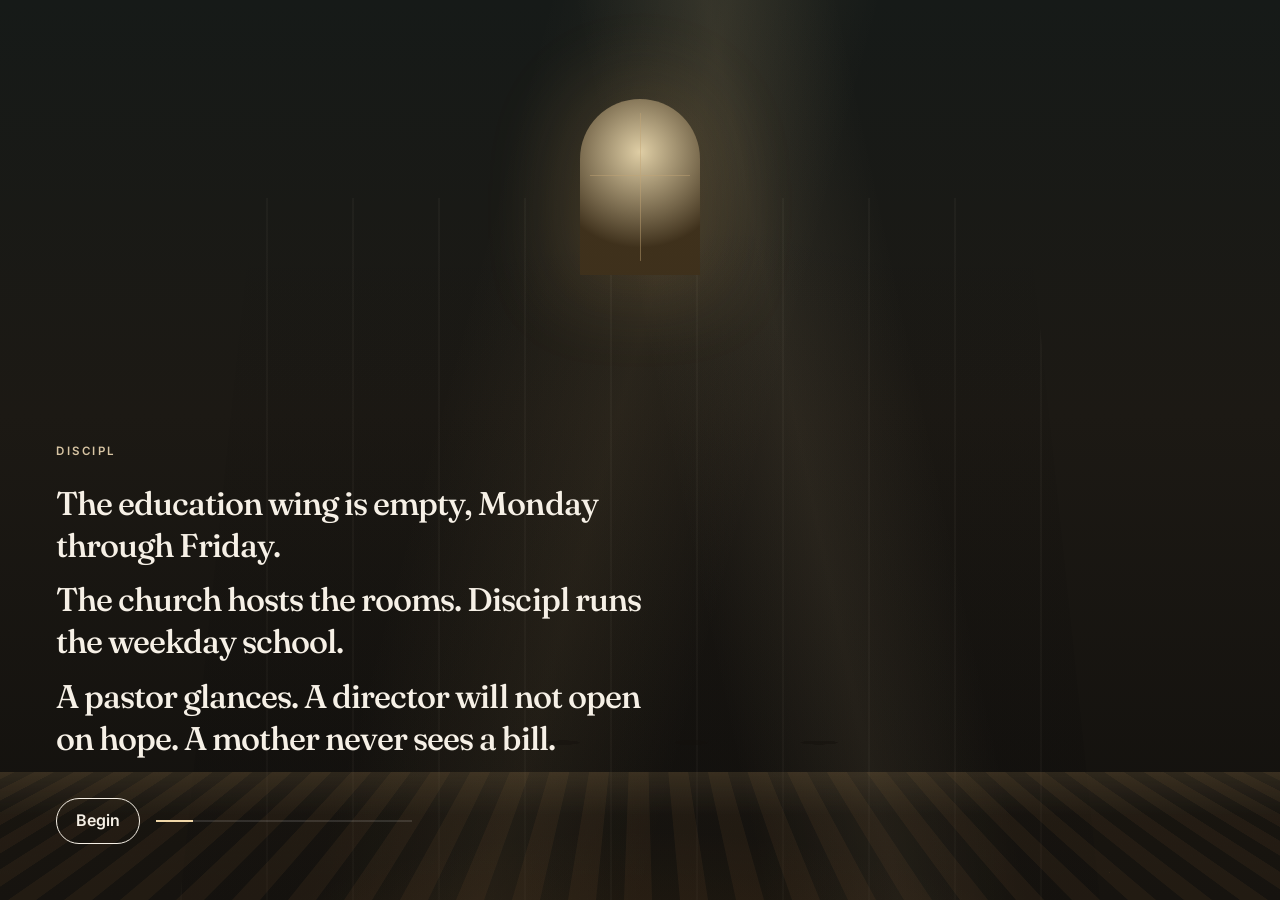
==== commit 24f89100: "Craft the Empty Wing tape without breaking the linear beats Rebased onto main's storyboard tape. Kee" ====
--- a/index.html
+++ b/index.html
@@ -16,15 +16,15 @@
     <link rel="preconnect" href="https://fonts.googleapis.com" />
     <link rel="preconnect" href="https://fonts.gstatic.com" crossorigin />
     <link
-      href="https://fonts.googleapis.com/css2?family=Inter:wght@400;500;600;700&display=swap"
+      href="https://fonts.googleapis.com/css2?family=Fraunces:opsz,wght@9..144,500;9..144,600&family=Inter:wght@400;500;600;700&display=swap"
       rel="stylesheet"
     />
-    <link rel="stylesheet" href="./styles.css" />
+    <link rel="stylesheet" href="./styles.css?v=ew-craft" />
   </head>
   <body>
     <a class="skip-link" href="#main">Skip to content</a>
     <div id="app"></div>
     <div id="toast" class="toast" hidden role="status"></div>
-    <script src="./app.js" defer></script>
+    <script src="./app.js?v=ew-craft" defer></script>
   </body>
 </html>
--- a/styles.css
+++ b/styles.css
@@ -17,6 +17,7 @@
   --ok-bg: #ecfdf5;
   --shadow: 0 18px 50px rgba(27, 23, 20, 0.08);
   --font: "Inter", ui-sans-serif, system-ui, -apple-system, "Segoe UI", sans-serif;
+  --display: "Fraunces", "Iowan Old Style", Palatino, serif;
   --ease: cubic-bezier(0.22, 1, 0.36, 1);
 }
 
@@ -229,33 +230,25 @@
   display: flex;
   flex-direction: column;
   justify-content: flex-end;
-  padding: clamp(1.5rem, 5vw, 4rem);
+  padding: clamp(1.6rem, 5vw, 3.5rem);
 }
 
 .wing__lines {
   max-width: 38rem;
 }
 
-.wing__line {
-  margin: 0 0 0.85rem;
-  font-size: clamp(1.45rem, 3.4vw, 2.15rem);
+.wing__line,
+.wing__line.is-in {
+  margin: 0 0 0.8rem;
+  font-family: var(--display);
+  font-optical-sizing: auto;
+  font-size: clamp(1.25rem, 2.8vw, 2.05rem);
   font-weight: 500;
-  letter-spacing: -0.035em;
+  letter-spacing: -0.03em;
   line-height: 1.28;
-  opacity: 0;
-  transform: translateY(12px);
-}
-
-.wing__line.is-in {
-  animation: rise 1.1s var(--ease) forwards;
-}
-
-.wing__line:nth-child(2).is-in {
-  animation-delay: 0.18s;
-}
-
-.wing__line:nth-child(3).is-in {
-  animation-delay: 0.36s;
+  opacity: 1;
+  visibility: visible;
+  transform: none;
 }
 
 .wing__mark {
@@ -293,10 +286,14 @@
 .close-line {
   margin: 0;
   max-width: 22rem;
+  font-family: var(--display);
+  font-optical-sizing: auto;
   font-size: clamp(1.5rem, 3.2vw, 2rem);
   font-weight: 500;
-  letter-spacing: -0.035em;
+  letter-spacing: -0.03em;
   line-height: 1.35;
+  opacity: 1;
+  visibility: visible;
 }
 
 .chapters {
@@ -347,9 +344,11 @@
 
 h1 {
   margin: 0.45rem 0 0;
+  font-family: var(--display);
+  font-optical-sizing: auto;
   font-size: clamp(1.85rem, 4vw, 2.7rem);
-  font-weight: 600;
-  letter-spacing: -0.042em;
+  font-weight: 560;
+  letter-spacing: -0.035em;
   line-height: 1.12;
 }
 
@@ -593,8 +592,10 @@
   min-height: 16rem;
   align-items: flex-end;
   padding: 1.3rem 1.4rem;
-  font-size: 1.7rem;
-  font-weight: 600;
+  font-family: var(--display);
+  font-optical-sizing: auto;
+  font-size: 1.85rem;
+  font-weight: 560;
   letter-spacing: -0.03em;
 }
 
@@ -702,6 +703,24 @@
   display: flex;
   gap: 0.8rem;
   margin-top: 0.85rem;
+}
+
+.goal.is-now {
+  padding: 0.7rem 0.75rem 0.75rem;
+  margin-left: -0.75rem;
+  margin-right: -0.75rem;
+  border-radius: 0.9rem;
+  background: rgba(15, 118, 110, 0.06);
+}
+
+.goal.is-now strong::after {
+  content: " · now";
+  color: var(--teal);
+  font-family: var(--font);
+  font-size: 0.72rem;
+  font-weight: 600;
+  letter-spacing: 0.08em;
+  text-transform: uppercase;
 }
 
 .goal b {
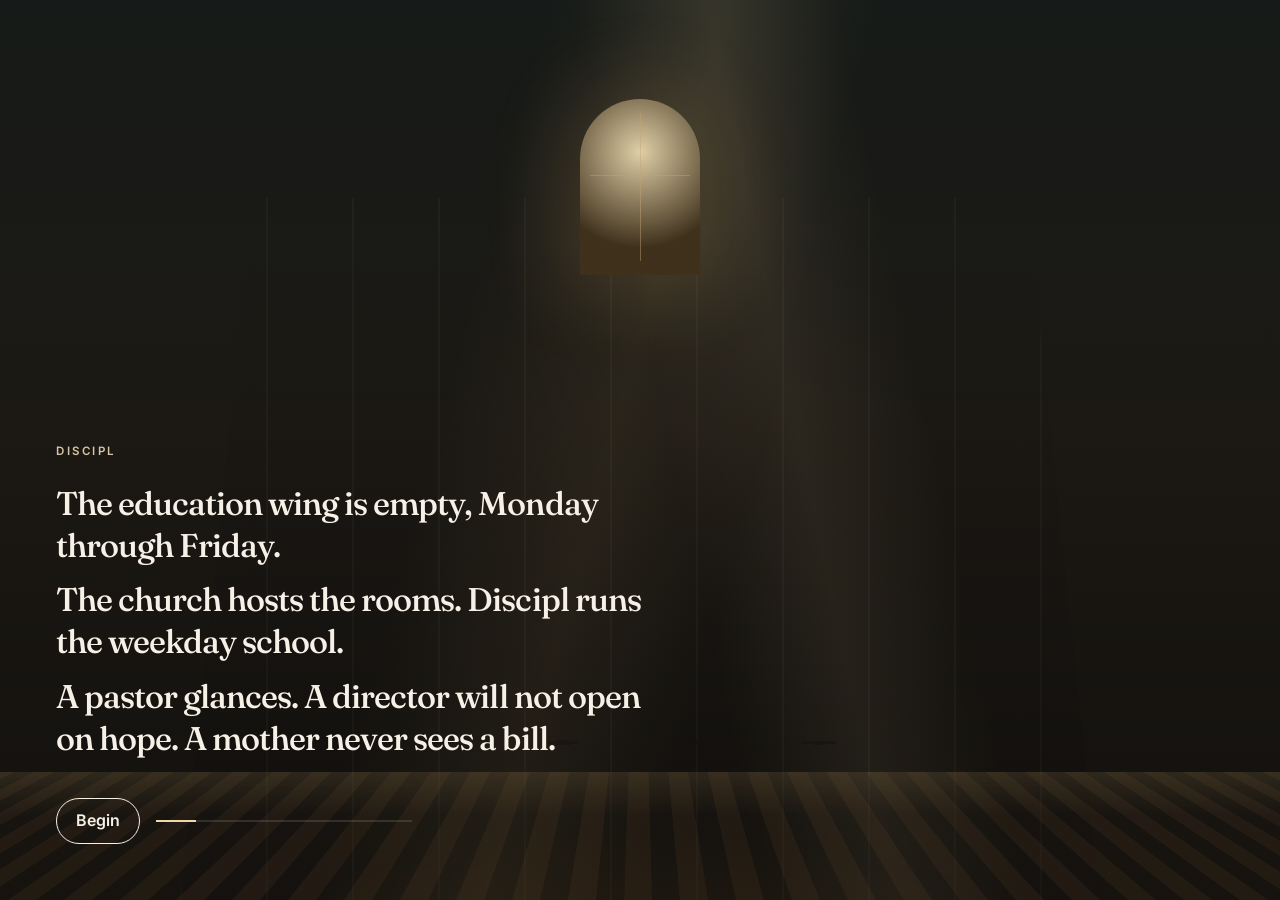
==== commit 4c85ae71: "Gate Naomi affirm on the beliefs checkbox and keep first clicks. Do not advance or silently set beli" ====
--- a/index.html
+++ b/index.html
@@ -19,12 +19,12 @@
       href="https://fonts.googleapis.com/css2?family=Fraunces:opsz,wght@9..144,500;9..144,600&family=Inter:wght@400;500;600;700&display=swap"
       rel="stylesheet"
     />
-    <link rel="stylesheet" href="./styles.css?v=ew-craft" />
+    <link rel="stylesheet" href="./styles.css?v=ew-gate" />
   </head>
   <body>
     <a class="skip-link" href="#main">Skip to content</a>
     <div id="app"></div>
     <div id="toast" class="toast" hidden role="status"></div>
-    <script src="./app.js?v=ew-craft" defer></script>
+    <script src="./app.js?v=ew-gate" defer></script>
   </body>
 </html>
--- a/styles.css
+++ b/styles.css
@@ -495,7 +495,9 @@
   box-shadow: 0 10px 24px rgba(15, 118, 110, 0.22);
 }
 
-.btn:disabled {
+.btn:disabled,
+.btn.is-off,
+.btn[aria-disabled="true"] {
   opacity: 0.42;
   cursor: not-allowed;
   transform: none;
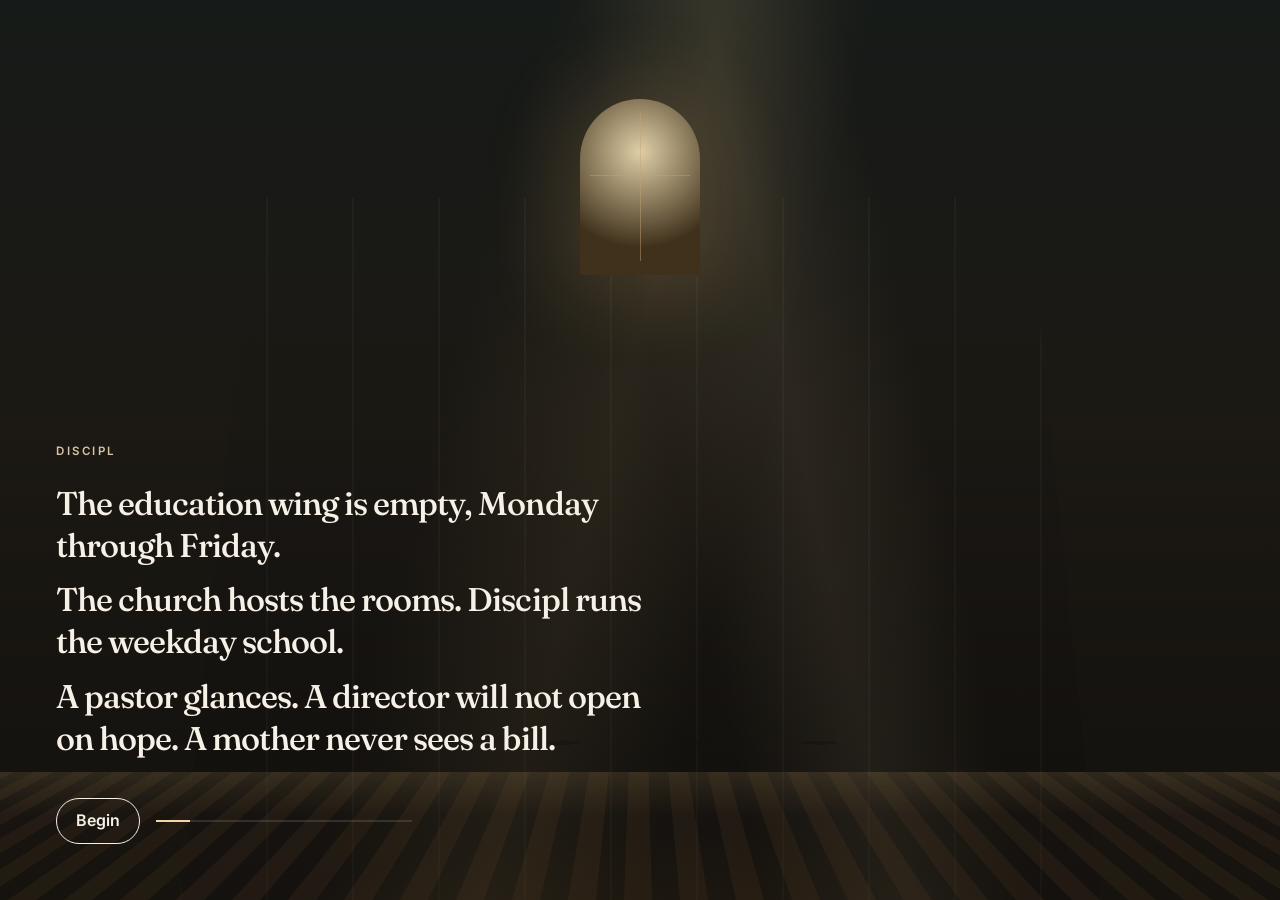
==== commit c441c3f5: "Disable Naomi Affirm until the beliefs checkbox is checked. Use the native disabled attribute so the" ====
--- a/index.html
+++ b/index.html
@@ -19,12 +19,12 @@
       href="https://fonts.googleapis.com/css2?family=Fraunces:opsz,wght@9..144,500;9..144,600&family=Inter:wght@400;500;600;700&display=swap"
       rel="stylesheet"
     />
-    <link rel="stylesheet" href="./styles.css?v=ew-gate" />
+    <link rel="stylesheet" href="./styles.css?v=ew-disabled" />
   </head>
   <body>
     <a class="skip-link" href="#main">Skip to content</a>
     <div id="app"></div>
     <div id="toast" class="toast" hidden role="status"></div>
-    <script src="./app.js?v=ew-gate" defer></script>
+    <script src="./app.js?v=ew-disabled" defer></script>
   </body>
 </html>
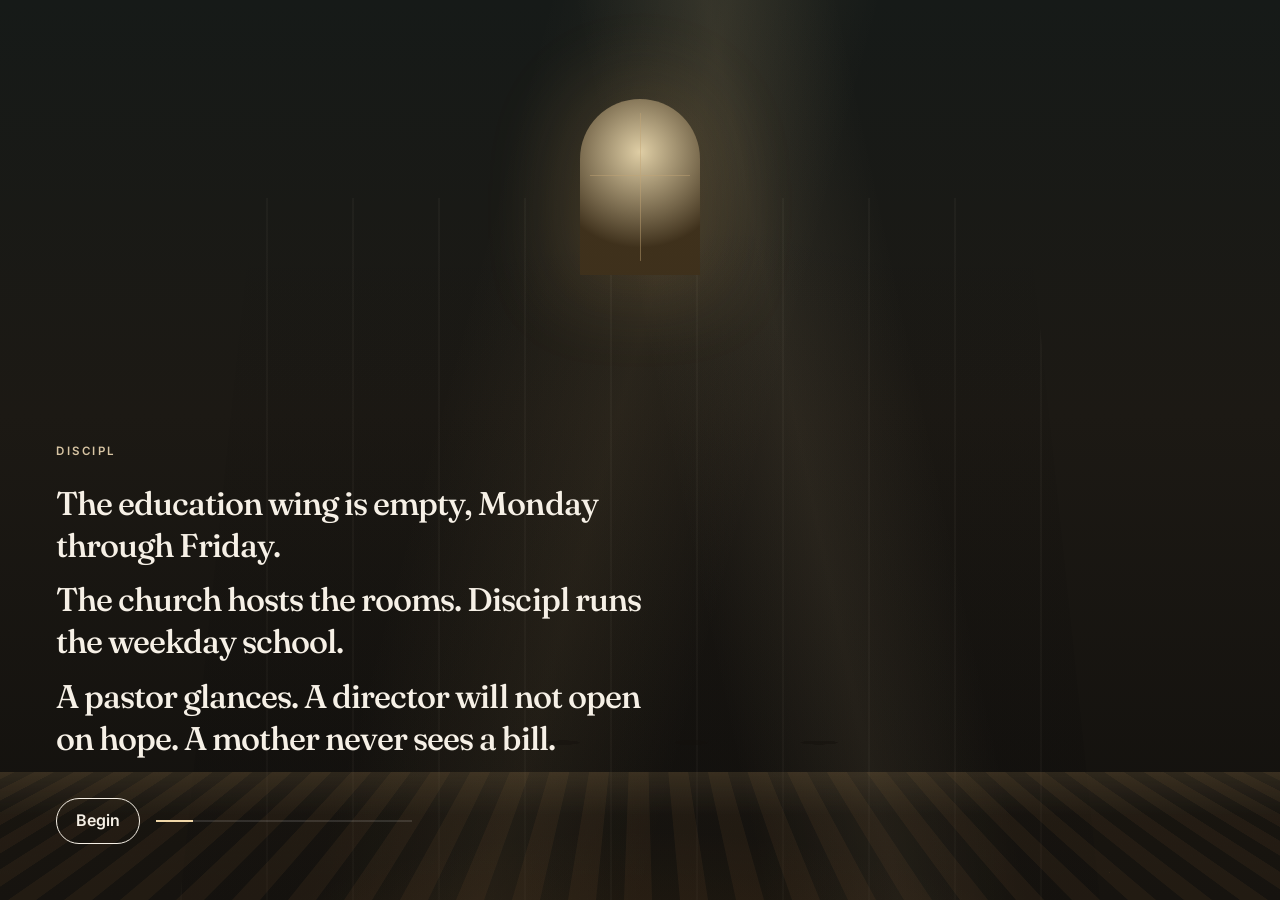
==== commit 7deb571d: "Flash and stay when Naomi Affirm is used unchecked. Keep the CTA visually gated, but let the click r" ====
--- a/index.html
+++ b/index.html
@@ -19,12 +19,12 @@
       href="https://fonts.googleapis.com/css2?family=Fraunces:opsz,wght@9..144,500;9..144,600&family=Inter:wght@400;500;600;700&display=swap"
       rel="stylesheet"
     />
-    <link rel="stylesheet" href="./styles.css?v=ew-disabled" />
+    <link rel="stylesheet" href="./styles.css?v=ew-flash" />
   </head>
   <body>
     <a class="skip-link" href="#main">Skip to content</a>
     <div id="app"></div>
     <div id="toast" class="toast" hidden role="status"></div>
-    <script src="./app.js?v=ew-disabled" defer></script>
+    <script src="./app.js?v=ew-flash" defer></script>
   </body>
 </html>
